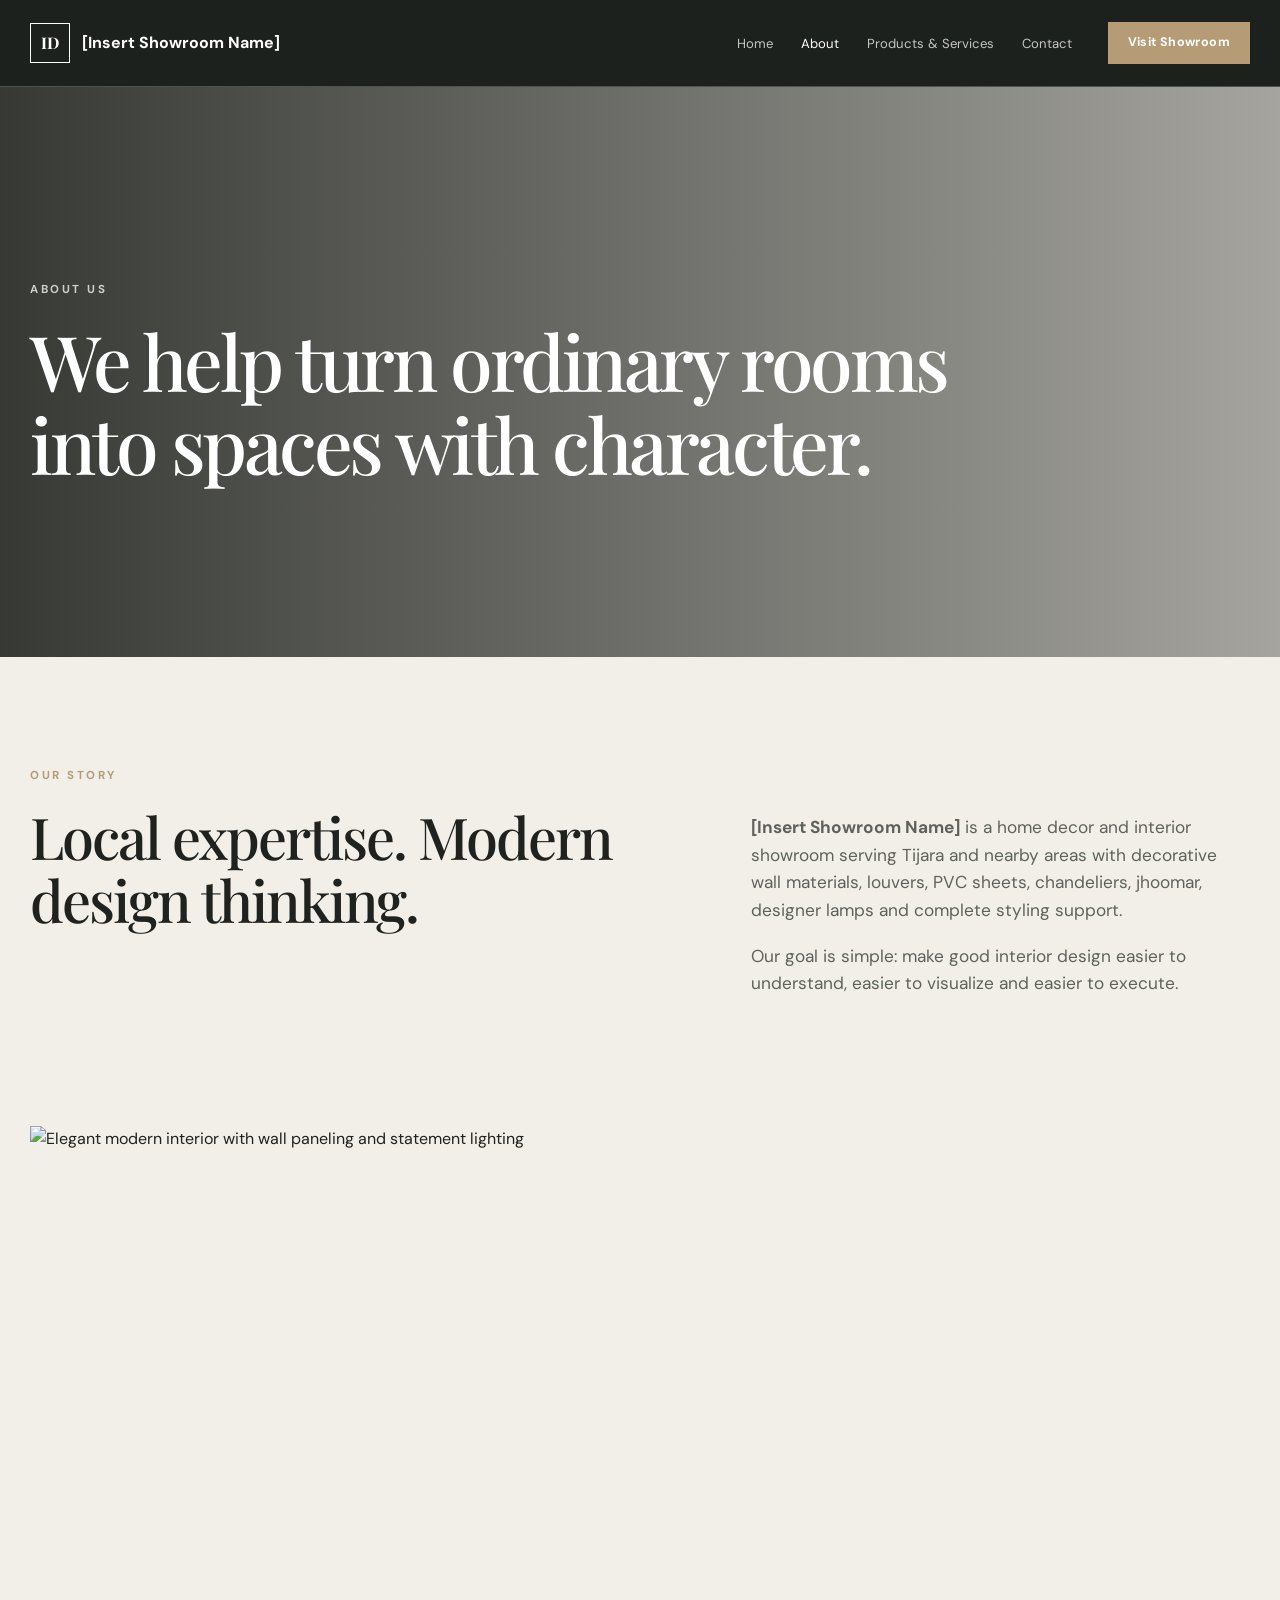
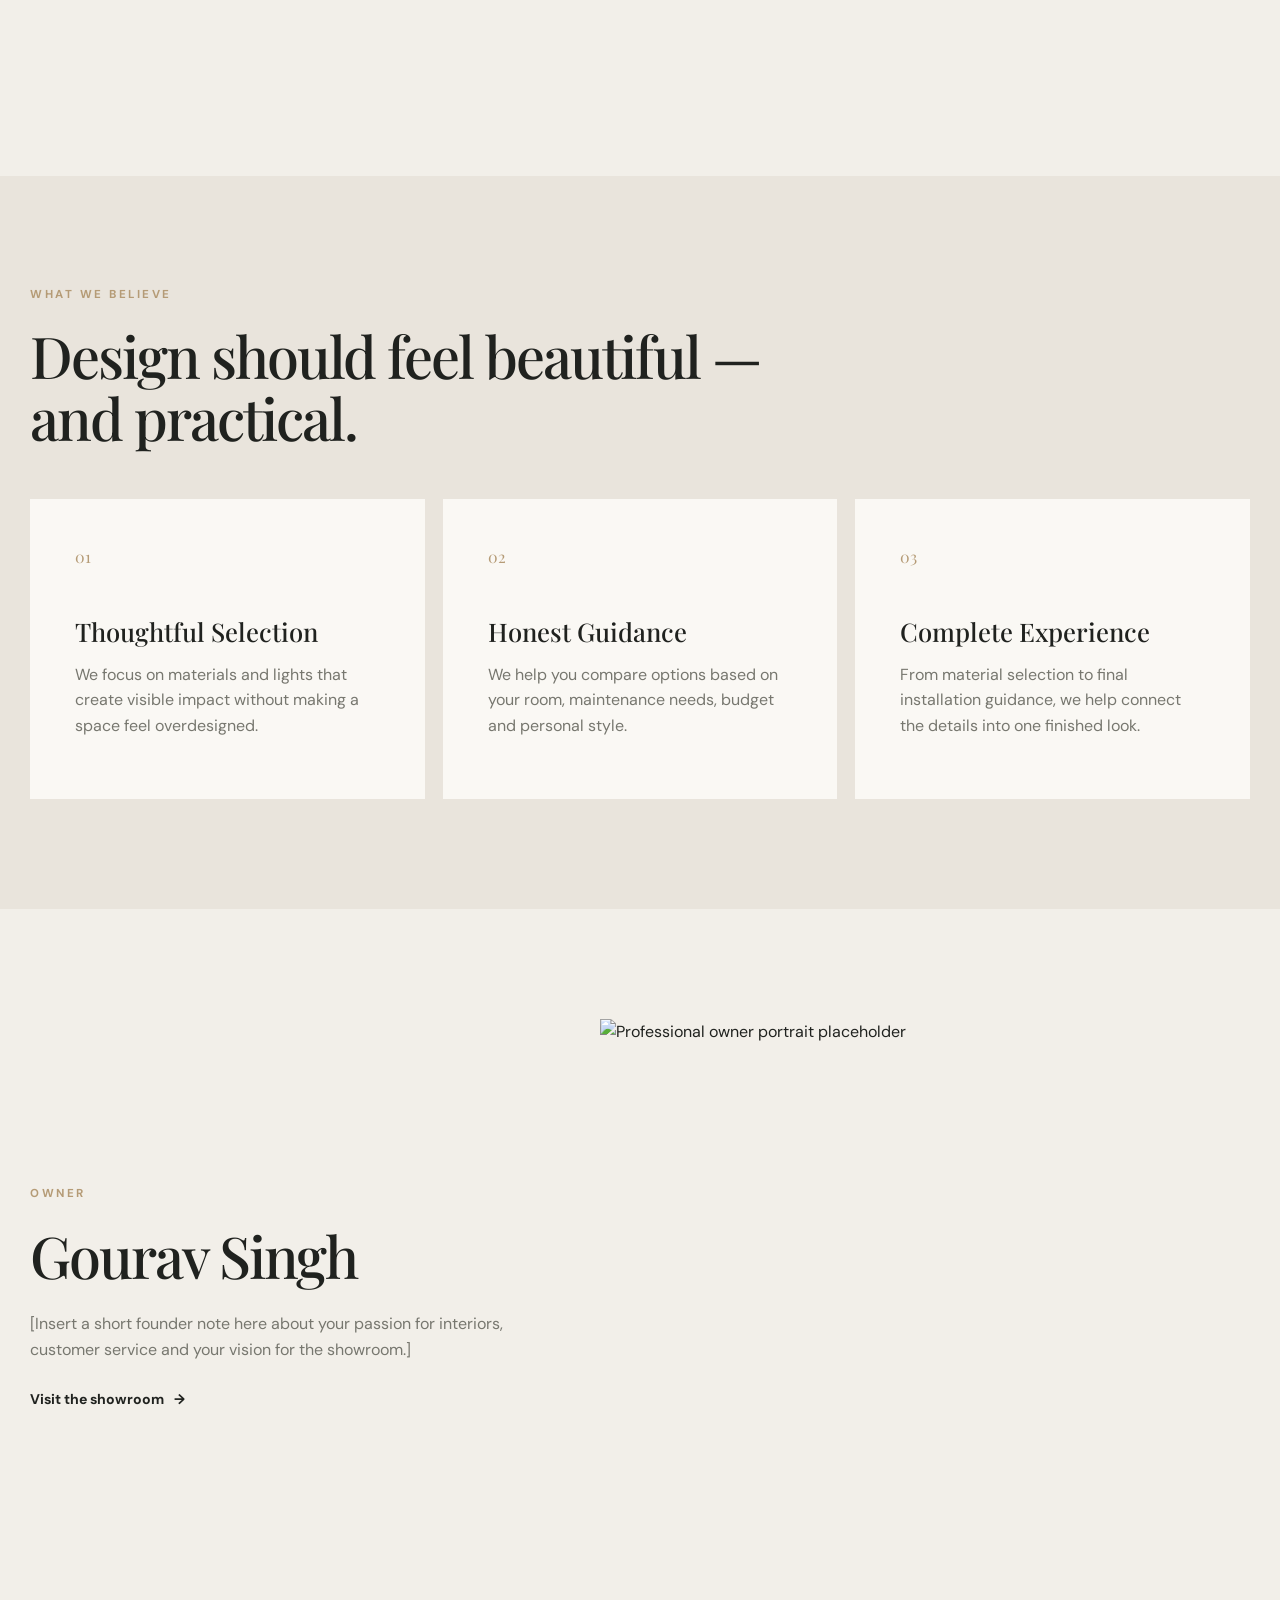
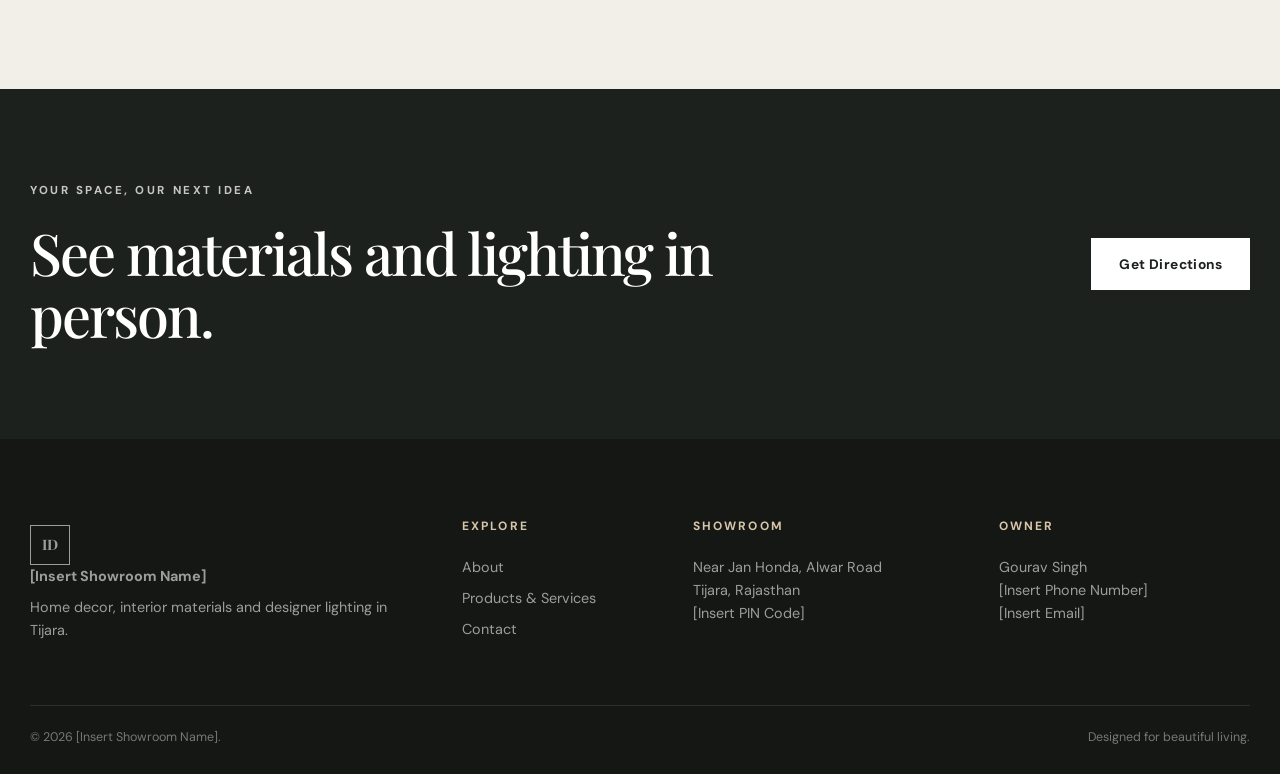
==== about.html @ 9c38e52c "Add files via upload" ====
<!DOCTYPE html>
<html lang="en">
<head>
  <meta charset="UTF-8" /><meta name="viewport" content="width=device-width, initial-scale=1.0" />
  <title>About | [Insert Showroom Name]</title>
  <link rel="preconnect" href="https://fonts.googleapis.com"><link rel="preconnect" href="https://fonts.gstatic.com" crossorigin>
  <link href="https://fonts.googleapis.com/css2?family=DM+Sans:wght@400;500;600;700&family=Playfair+Display:wght@500;600&display=swap" rel="stylesheet"><link rel="stylesheet" href="styles.css" />
</head>
<body>
<header class="site-header dark-header"><div class="container nav-wrap"><a class="brand" href="index.html"><span class="brand-mark">ID</span><span class="brand-text">[Insert Showroom Name]</span></a><button class="menu-toggle" aria-label="Open navigation" aria-expanded="false">☰</button><nav class="site-nav"><a href="index.html">Home</a><a class="active" href="about.html">About</a><a href="services.html">Products & Services</a><a href="contact.html">Contact</a></nav><a class="btn btn-small nav-cta" href="contact.html">Visit Showroom</a></div></header>
<main>
<section class="page-hero about-hero"><div class="container reveal"><p class="eyebrow">ABOUT US</p><h1>We help turn ordinary rooms into spaces with character.</h1></div></section>
<section class="section-pad"><div class="container split-grid"><div class="section-heading reveal"><p class="eyebrow dark">OUR STORY</p><h2>Local expertise. Modern design thinking.</h2></div><div class="intro-copy reveal delay-1"><p><strong>[Insert Showroom Name]</strong> is a home decor and interior showroom serving Tijara and nearby areas with decorative wall materials, louvers, PVC sheets, chandeliers, jhoomar, designer lamps and complete styling support.</p><p>Our goal is simple: make good interior design easier to understand, easier to visualize and easier to execute.</p></div></div></section>
<section class="container image-banner reveal"><img src="https://images.unsplash.com/photo-1600607687920-4e2a09cf159d?auto=format&fit=crop&w=1800&q=85" alt="Elegant modern interior with wall paneling and statement lighting"></section>
<section class="section-pad values-section"><div class="container"><div class="section-title-row reveal"><div><p class="eyebrow dark">WHAT WE BELIEVE</p><h2>Design should feel beautiful — and practical.</h2></div></div><div class="values-grid"><article class="value-card reveal"><span>01</span><h3>Thoughtful Selection</h3><p>We focus on materials and lights that create visible impact without making a space feel overdesigned.</p></article><article class="value-card reveal delay-1"><span>02</span><h3>Honest Guidance</h3><p>We help you compare options based on your room, maintenance needs, budget and personal style.</p></article><article class="value-card reveal delay-2"><span>03</span><h3>Complete Experience</h3><p>From material selection to final installation guidance, we help connect the details into one finished look.</p></article></div></div></section>
<section class="owner-section section-pad"><div class="container owner-grid"><div class="owner-copy reveal"><p class="eyebrow dark">OWNER</p><h2>Gourav Singh</h2><p>[Insert a short founder note here about your passion for interiors, customer service and your vision for the showroom.]</p><a class="text-link" href="contact.html">Visit the showroom <span>→</span></a></div><div class="owner-photo reveal delay-1"><img src="https://images.unsplash.com/photo-1560250097-0b93528c311a?auto=format&fit=crop&w=1000&q=85" alt="Professional owner portrait placeholder"></div></div></section>
<section class="cta-strip"><div class="container cta-inner reveal"><div><p class="eyebrow">YOUR SPACE, OUR NEXT IDEA</p><h2>See materials and lighting in person.</h2></div><a class="btn btn-light" href="contact.html">Get Directions</a></div></section>
</main>
<footer class="site-footer"><div class="container footer-grid"><div><a class="brand footer-brand" href="index.html"><span class="brand-mark">ID</span><span class="brand-text">[Insert Showroom Name]</span></a><p>Home decor, interior materials and designer lighting in Tijara.</p></div><div><h4>Explore</h4><a href="about.html">About</a><a href="services.html">Products & Services</a><a href="contact.html">Contact</a></div><div><h4>Showroom</h4><p>Near Jan Honda, Alwar Road<br>Tijara, Rajasthan<br>[Insert PIN Code]</p></div><div><h4>Owner</h4><p>Gourav Singh<br>[Insert Phone Number]<br>[Insert Email]</p></div></div><div class="container footer-bottom"><span>© <span id="year"></span> [Insert Showroom Name].</span><span>Designed for beautiful living.</span></div></footer>
<script src="main.js"></script></body></html>
---- styles.css ----
:root {
  --font-body: "DM Sans", sans-serif;
  --font-display: "Playfair Display", serif;
  --color-primary: #1d211d;
  --color-primary-soft: #30382f;
  --color-secondary: #b59b76;
  --color-accent: #d8c6aa;
  --color-bg: #f2efe9;
  --color-surface: #faf8f4;
  --color-white: #ffffff;
  --color-text: #20221f;
  --color-muted: #77776f;
  --color-border: rgba(32, 34, 31, 0.15);
  --container: 1220px;
  --radius-sm: 8px;
  --radius-md: 18px;
  --shadow: 0 22px 70px rgba(20, 22, 19, 0.12);
  --transition: 240ms ease;
}
*{box-sizing:border-box;margin:0;padding:0}html{scroll-behavior:smooth}body{font-family:var(--font-body);background:var(--color-bg);color:var(--color-text);line-height:1.6}img{display:block;width:100%;height:100%;object-fit:cover}a{text-decoration:none;color:inherit}.container{width:min(var(--container),calc(100% - 48px));margin:auto}.section-pad{padding:110px 0}.section-bottom{padding-bottom:110px}.eyebrow{font-size:.72rem;letter-spacing:.22em;font-weight:700;text-transform:uppercase;color:rgba(255,255,255,.75);margin-bottom:20px}.eyebrow.dark{color:var(--color-secondary)}h1,h2,h3{font-family:var(--font-display);font-weight:500;line-height:1.08}h1{font-size:clamp(3.4rem,7vw,7.3rem);letter-spacing:-.045em}h2{font-size:clamp(2.25rem,4.5vw,4.5rem);letter-spacing:-.035em}h3{font-size:1.6rem}.btn{display:inline-flex;align-items:center;justify-content:center;min-height:52px;padding:0 28px;background:var(--color-secondary);color:#fff;font-size:.86rem;font-weight:700;letter-spacing:.03em;border:0;cursor:pointer;transition:var(--transition)}.btn:hover{transform:translateY(-2px);background:#9f865f}.btn-small{min-height:42px;padding:0 20px;font-size:.78rem}.btn-dark{background:var(--color-primary)}.btn-dark:hover{background:var(--color-primary-soft)}.btn-light{background:#fff;color:var(--color-primary)}.text-link{display:inline-flex;align-items:center;gap:10px;margin-top:26px;font-weight:700;font-size:.88rem}.text-link span{transition:transform var(--transition)}.text-link:hover span{transform:translateX(6px)}.text-link.light{color:#fff}.site-header{position:absolute;z-index:10;top:0;left:0;width:100%;border-bottom:1px solid rgba(255,255,255,.22);color:#fff}.dark-header{position:relative;background:var(--color-primary)}.nav-wrap{height:86px;display:flex;align-items:center;gap:36px}.brand{display:flex;align-items:center;gap:12px;font-weight:700}.brand-mark{display:grid;place-items:center;width:40px;height:40px;border:1px solid currentColor;font-family:var(--font-display)}.brand-text{white-space:nowrap}.site-nav{display:flex;gap:28px;margin-left:auto}.site-nav a{font-size:.82rem;color:rgba(255,255,255,.74);transition:var(--transition)}.site-nav a:hover,.site-nav a.active{color:#fff}.menu-toggle{display:none;background:none;border:0;color:#fff;font-size:1.5rem}.hero{position:relative;min-height:900px;height:100vh;max-height:1040px;color:#fff;display:flex;align-items:center;overflow:hidden}.hero-media{position:absolute;inset:0;background:url('https://images.unsplash.com/photo-1600210492486-724fe5c67fb0?auto=format&fit=crop&w=2200&q=90') center/cover}.hero-overlay{position:absolute;inset:0;background:linear-gradient(90deg,rgba(19,22,19,.84) 0%,rgba(19,22,19,.55) 47%,rgba(19,22,19,.18) 100%)}.hero-content{position:relative;z-index:2;padding-top:80px}.hero h1{max-width:980px}.hero h1 em{font-weight:500;color:var(--color-accent)}.hero-copy{max-width:690px;font-size:1.12rem;color:rgba(255,255,255,.78);margin:28px 0}.hero-actions{display:flex;align-items:center;gap:30px}.hero-card{position:absolute;z-index:2;right:5vw;bottom:54px;display:grid;grid-template-columns:auto 1fr;gap:20px;width:370px;padding:24px;background:rgba(29,33,29,.78);backdrop-filter:blur(16px);border:1px solid rgba(255,255,255,.2)}.hero-card>span{font-family:var(--font-display);font-size:2rem;color:var(--color-accent)}.hero-card strong{display:block;font-family:var(--font-display);font-size:1.1rem}.hero-card p{font-size:.82rem;color:rgba(255,255,255,.66);margin-top:4px}.split-grid{display:grid;grid-template-columns:1.1fr .9fr;gap:110px;align-items:start}.section-heading h2{max-width:650px}.intro-copy{padding-top:47px}.intro-copy p{font-size:1.08rem;color:#5f625c;margin-bottom:18px;max-width:600px}.category-grid{display:grid;grid-template-columns:1.3fr .7fr;grid-template-rows:340px 340px;gap:18px}.category-card{position:relative;overflow:hidden;min-height:320px}.category-card.large{grid-row:1/3}.category-card img{transition:transform 700ms ease}.category-card:hover img{transform:scale(1.035)}.category-card:after{content:"";position:absolute;inset:0;background:linear-gradient(180deg,transparent 38%,rgba(17,19,17,.78) 100%)}.card-overlay{position:absolute;z-index:2;bottom:0;padding:34px;color:#fff}.card-overlay span{font-size:.7rem;letter-spacing:.18em;color:var(--color-accent)}.card-overlay h3{font-size:2rem;margin:8px 0}.card-overlay p{font-size:.9rem;color:rgba(255,255,255,.7)}.feature-band{background:#e8e2d9}.feature-grid{display:grid;grid-template-columns:1.06fr .94fr;min-height:680px}.feature-image{min-height:640px}.feature-content{background:var(--color-surface);padding:85px;display:flex;flex-direction:column;justify-content:center}.feature-content p:not(.eyebrow){color:#65675f;margin:26px 0}.mini-features{border-top:1px solid var(--color-border);margin:16px 0 34px}.mini-features div{display:grid;grid-template-columns:50px 1fr;gap:16px;padding:16px 0;border-bottom:1px solid var(--color-border);font-size:.9rem}.mini-features strong{font-family:var(--font-display);font-weight:500;color:var(--color-secondary)}.feature-content .btn{align-self:flex-start}.section-title-row{display:flex;justify-content:space-between;gap:30px;align-items:end;margin-bottom:50px}.section-title-row h2{max-width:800px}.product-list{border-top:1px solid var(--color-border)}.product-row{display:grid;grid-template-columns:70px 1fr 1.1fr 30px;gap:28px;align-items:center;padding:31px 0;border-bottom:1px solid var(--color-border);transition:var(--transition)}.product-row:hover{padding-left:14px}.product-row>span{font-family:var(--font-display);color:var(--color-secondary)}.product-row p{color:var(--color-muted);font-size:.94rem}.product-row b{font-size:1.3rem}.cta-strip{background:var(--color-primary);color:#fff}.cta-inner{min-height:350px;display:flex;align-items:center;justify-content:space-between;gap:50px}.cta-inner h2{max-width:780px}.site-footer{background:#141714;color:#fff;padding:78px 0 26px}.footer-grid{display:grid;grid-template-columns:1.5fr .7fr 1fr 1fr;gap:55px}.footer-grid h4{font-size:.75rem;text-transform:uppercase;letter-spacing:.18em;color:var(--color-accent);margin-bottom:20px}.footer-grid p,.footer-grid a{display:block;color:rgba(255,255,255,.58);font-size:.9rem;margin:8px 0}.footer-brand{margin-bottom:20px;color:#fff}.footer-bottom{display:flex;justify-content:space-between;border-top:1px solid rgba(255,255,255,.1);margin-top:55px;padding-top:22px;color:rgba(255,255,255,.42);font-size:.78rem}.page-hero{min-height:570px;display:flex;align-items:end;padding:100px 0 78px;color:#fff;background-size:cover;background-position:center;position:relative}.page-hero:before{content:"";position:absolute;inset:0;background:linear-gradient(90deg,rgba(22,25,21,.85),rgba(22,25,21,.35))}.page-hero .container{position:relative;z-index:1}.page-hero h1{font-size:clamp(3rem,6vw,6rem);max-width:1000px}.about-hero{background-image:url('https://images.unsplash.com/photo-1600607688969-a5bfcd646154?auto=format&fit=crop&w=2200&q=90')}.services-hero{background-image:url('https://images.unsplash.com/photo-1600566753051-f0b89df2dd90?auto=format&fit=crop&w=2200&q=90')}.contact-hero{background-image:url('https://images.unsplash.com/photo-1600566753190-17f0baa2a6c3?auto=format&fit=crop&w=2200&q=90')}.image-banner{height:650px}.values-section{background:#e9e4dc}.values-grid{display:grid;grid-template-columns:repeat(3,1fr);gap:18px}.value-card{background:var(--color-surface);padding:45px;min-height:300px}.value-card span,.service-info>span,.process-step span{font-family:var(--font-display);color:var(--color-secondary)}.value-card h3{margin:48px 0 16px}.value-card p{color:var(--color-muted)}.owner-grid{display:grid;grid-template-columns:.85fr 1.15fr;align-items:center;gap:90px}.owner-copy p:not(.eyebrow){color:var(--color-muted);margin-top:25px}.owner-photo{height:560px}.service-cards{display:flex;flex-direction:column;gap:22px}.service-card{display:grid;grid-template-columns:1.05fr .95fr;background:var(--color-surface);min-height:570px}.service-card.reverse{grid-template-columns:.95fr 1.05fr}.service-card.reverse .service-img{order:2}.service-info{padding:65px;display:flex;flex-direction:column;justify-content:center}.service-info h2{font-size:3rem;margin:14px 0 22px}.service-info p{color:var(--color-muted);margin-bottom:20px}.service-info ul{padding-left:18px;color:#63655f}.service-info li{margin:8px 0}.process{background:#e8e2d9}.process-grid{display:grid;grid-template-columns:repeat(3,1fr);gap:18px}.process-step{padding:38px;border-top:1px solid var(--color-primary);background:rgba(255,255,255,.34)}.process-step h3{margin:45px 0 15px}.process-step p{color:var(--color-muted)}.contact-grid{display:grid;grid-template-columns:.9fr 1.1fr;gap:100px}.contact-lead{color:var(--color-muted);margin:25px 0 40px}.contact-item{display:grid;grid-template-columns:140px 1fr;gap:24px;padding:20px 0;border-top:1px solid var(--color-border)}.contact-item span{font-size:.78rem;text-transform:uppercase;letter-spacing:.1em;color:var(--color-secondary);font-weight:700}.contact-item strong{font-weight:500}.contact-form{background:var(--color-surface);padding:55px}.form-row{display:grid;grid-template-columns:1fr 1fr;gap:18px}.contact-form label{display:block;font-size:.8rem;font-weight:700;margin-bottom:18px}.contact-form input,.contact-form select,.contact-form textarea{width:100%;margin-top:8px;border:1px solid #d7d2ca;background:#fff;padding:15px;font:inherit;outline:none}.contact-form input:focus,.contact-form select:focus,.contact-form textarea:focus{border-color:var(--color-secondary)}.form-note{font-size:.76rem;color:var(--color-muted);margin-top:16px}.map-section{padding-bottom:110px}.map-placeholder{height:460px;background:linear-gradient(rgba(29,33,29,.65),rgba(29,33,29,.65)),url('https://images.unsplash.com/photo-1569336415962-a4bd9f69cd83?auto=format&fit=crop&w=1800&q=85') center/cover;display:grid;place-items:center;text-align:center;color:#fff}.map-placeholder div{max-width:600px;padding:30px}.map-placeholder p{margin:15px 0 25px}.reveal{opacity:0;transform:translateY(28px);transition:opacity 700ms ease,transform 700ms ease}.reveal.visible{opacity:1;transform:none}.delay-1{transition-delay:120ms}.delay-2{transition-delay:240ms}
@media(max-width:980px){.container{width:min(var(--container),calc(100% - 34px))}.nav-cta{display:none}.menu-toggle{display:block;margin-left:auto}.site-nav{position:absolute;top:86px;left:0;width:100%;background:var(--color-primary);display:none;flex-direction:column;padding:25px 32px}.site-nav.open{display:flex}.hero{min-height:760px}.hero-card{display:none}.hero h1{font-size:clamp(3.2rem,10vw,6rem)}.split-grid,.feature-grid,.owner-grid,.contact-grid{grid-template-columns:1fr;gap:50px}.intro-copy{padding-top:0}.category-grid{grid-template-columns:1fr 1fr;grid-template-rows:500px 340px}.category-card.large{grid-column:1/3;grid-row:auto}.feature-content{padding:60px}.feature-image{min-height:500px}.footer-grid{grid-template-columns:1fr 1fr}.service-card,.service-card.reverse{grid-template-columns:1fr}.service-card.reverse .service-img{order:0}.service-img{height:450px}.values-grid,.process-grid{grid-template-columns:1fr}.product-row{grid-template-columns:45px 1fr 30px}.product-row p{display:none}}
@media(max-width:640px){.container{width:min(var(--container),calc(100% - 24px))}.section-pad{padding:78px 0}.section-bottom{padding-bottom:78px}.nav-wrap{height:76px}.site-nav{top:76px}.brand-text{font-size:.9rem}.hero{min-height:720px;height:92vh}.hero-content{padding-top:50px}.hero h1{font-size:clamp(2.9rem,14vw,4.6rem)}.hero-copy{font-size:.98rem}.hero-actions{align-items:flex-start;flex-direction:column;gap:4px}.category-grid{display:flex;flex-direction:column}.category-card,.category-card.large{height:430px}.feature-image{min-height:380px}.feature-content{padding:38px 28px}.section-title-row{align-items:flex-start;flex-direction:column}.product-row{padding:24px 0}.cta-inner{min-height:390px;align-items:flex-start;justify-content:center;flex-direction:column}.footer-grid{grid-template-columns:1fr}.footer-bottom{gap:12px;flex-direction:column}.page-hero{min-height:480px}.image-banner{height:420px}.owner-photo{height:430px}.service-img{height:360px}.service-info{padding:38px 26px}.service-info h2{font-size:2.4rem}.contact-form{padding:30px 22px}.form-row{grid-template-columns:1fr}.contact-item{grid-template-columns:1fr;gap:6px}.map-placeholder{height:390px}}
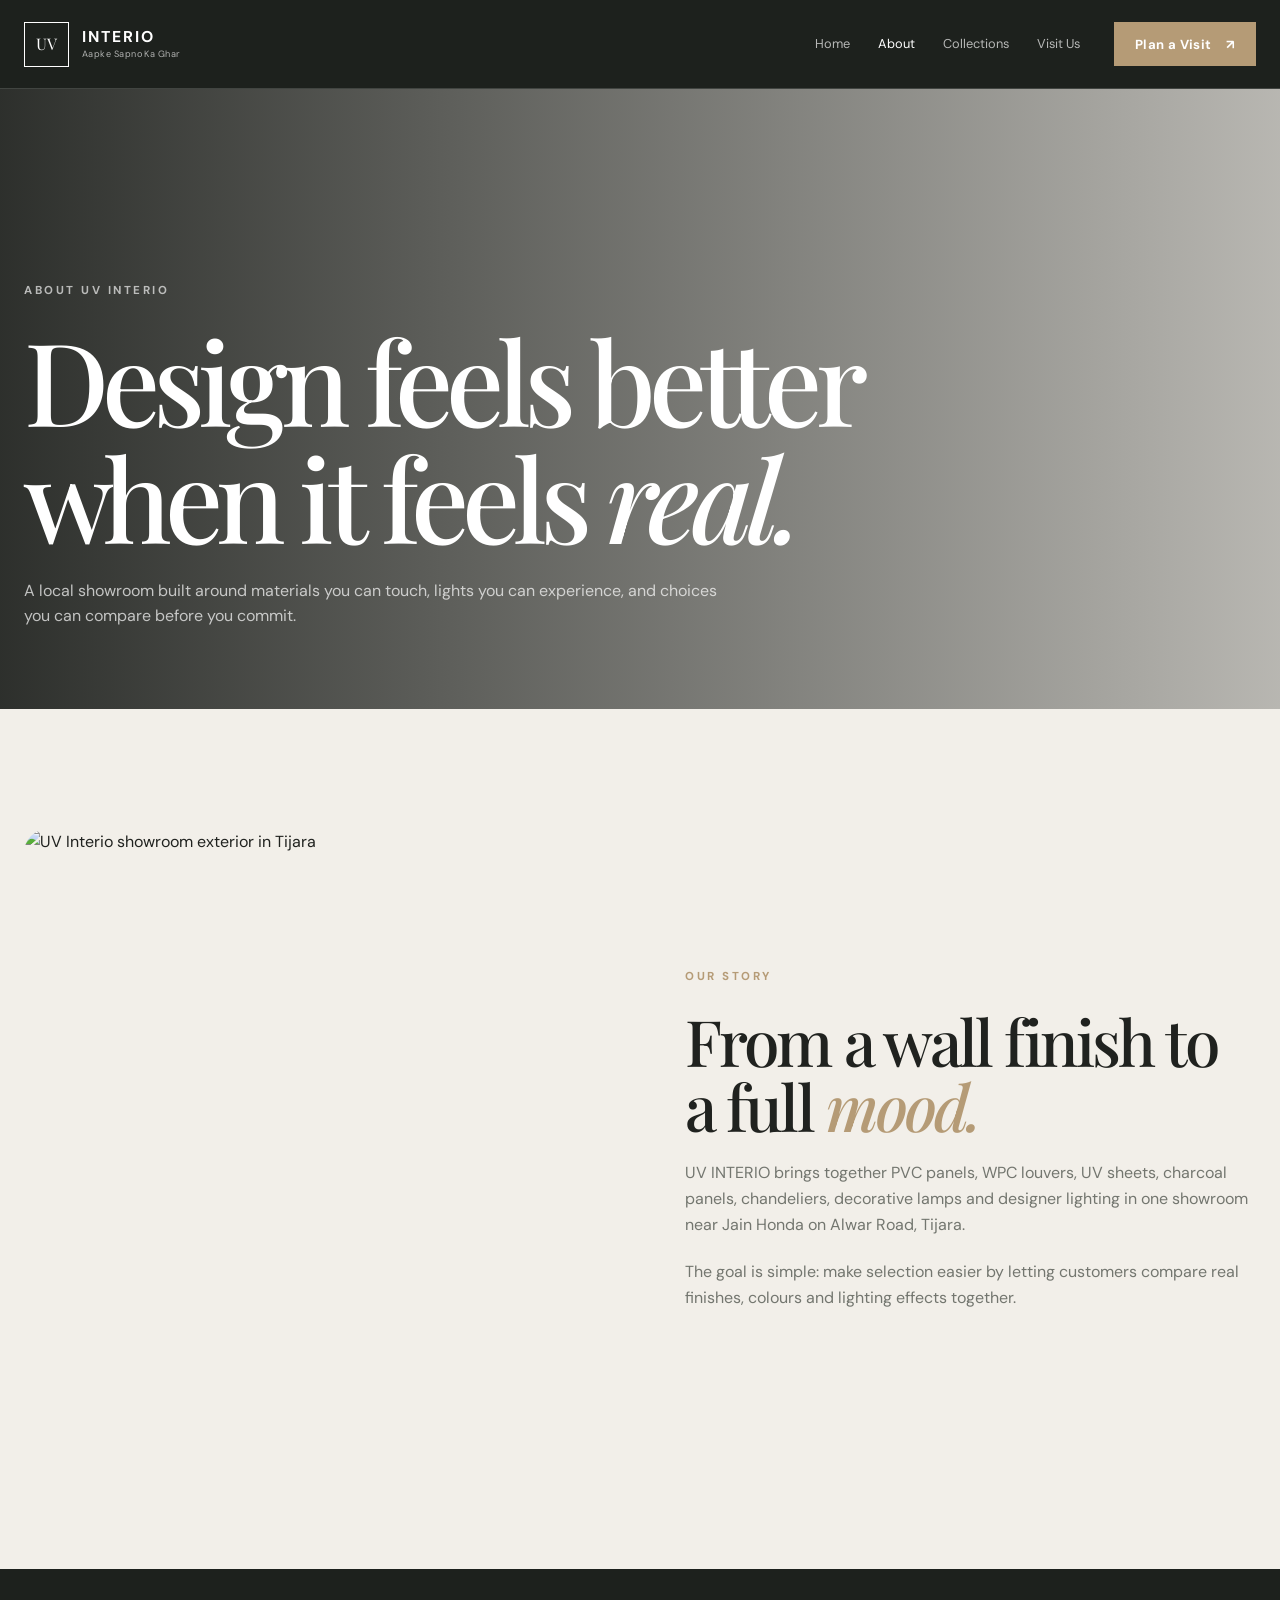
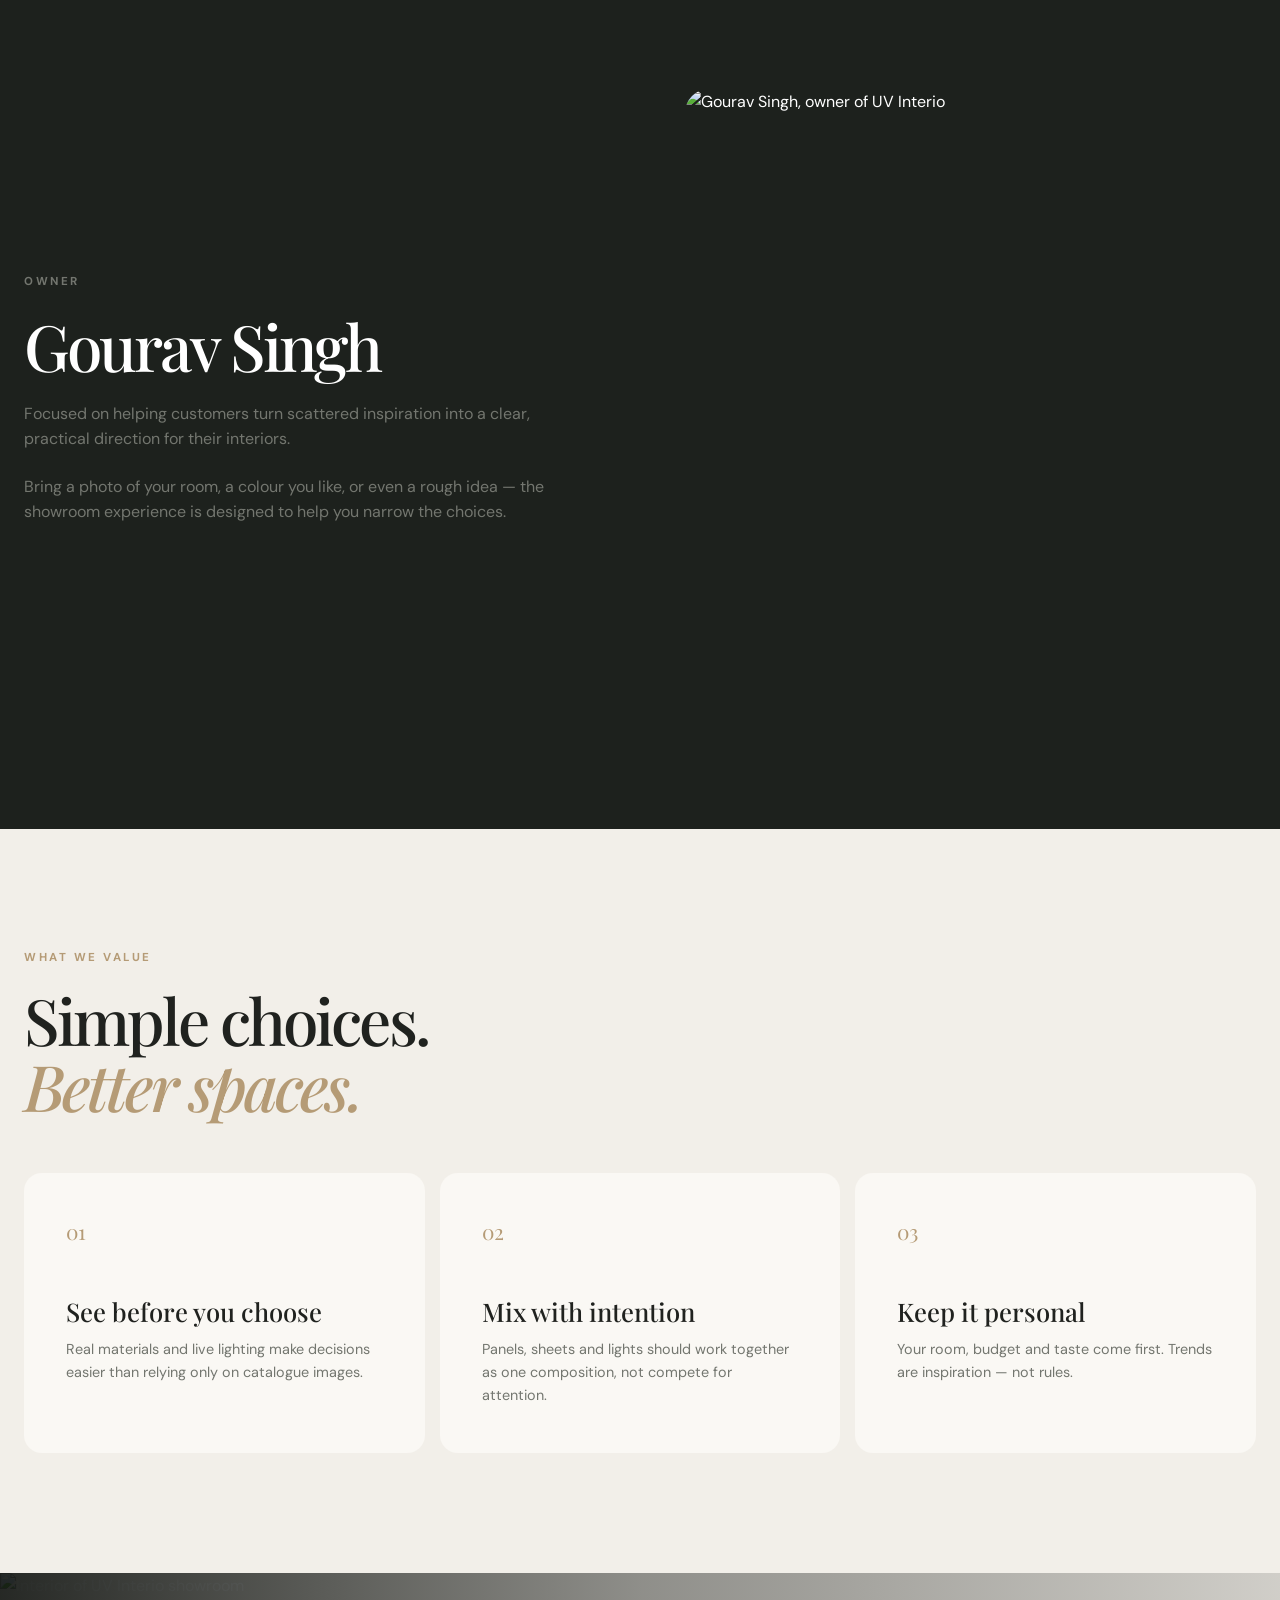
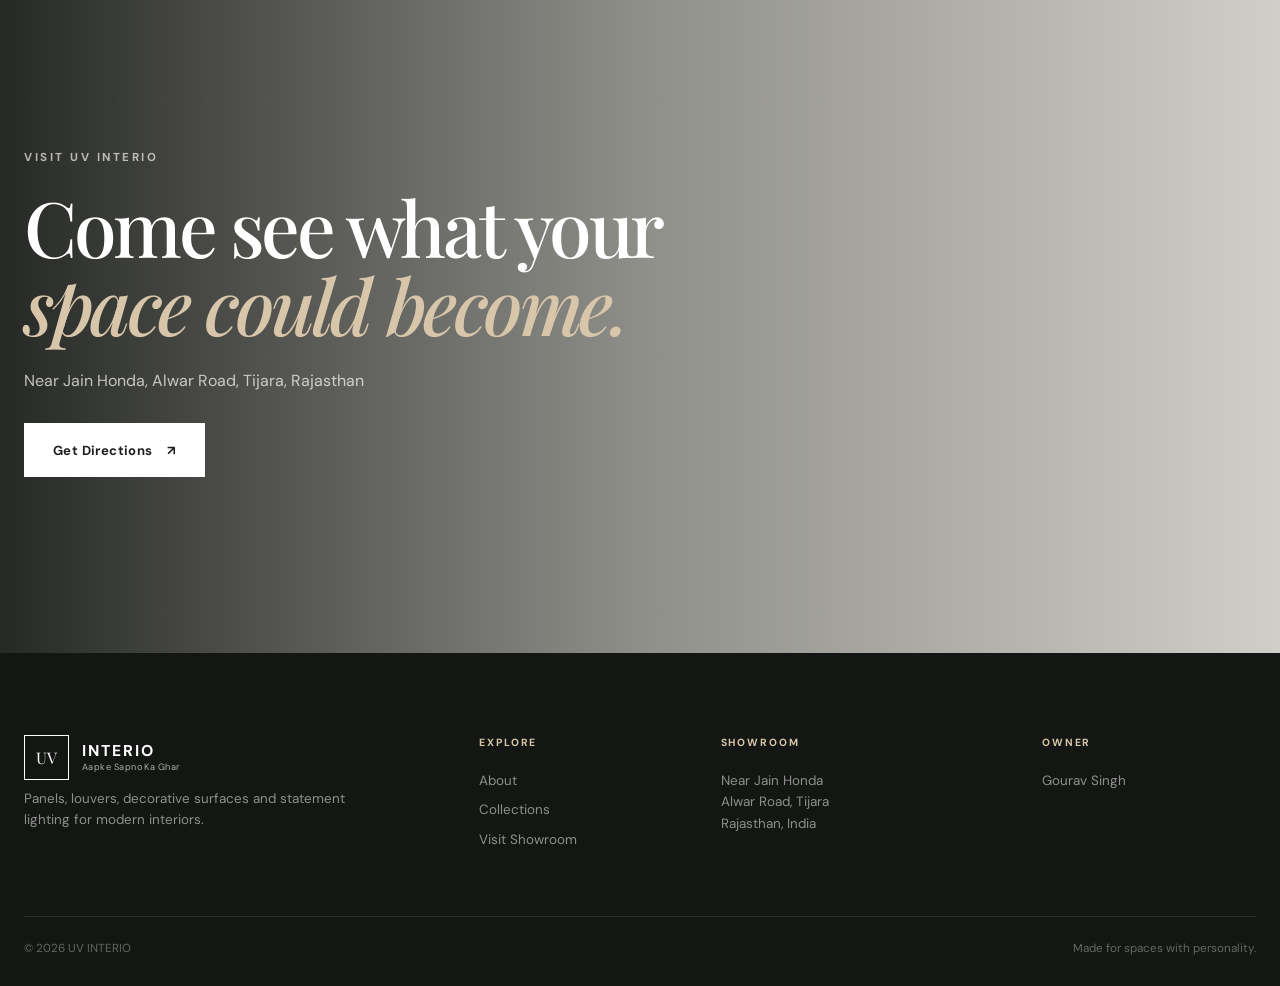
==== commit f6ff2a13: "Add files via upload" ====
--- a/about.html
+++ b/about.html
@@ -1,20 +1,8 @@
-<!DOCTYPE html>
-<html lang="en">
-<head>
-  <meta charset="UTF-8" /><meta name="viewport" content="width=device-width, initial-scale=1.0" />
-  <title>About | [Insert Showroom Name]</title>
-  <link rel="preconnect" href="https://fonts.googleapis.com"><link rel="preconnect" href="https://fonts.gstatic.com" crossorigin>
-  <link href="https://fonts.googleapis.com/css2?family=DM+Sans:wght@400;500;600;700&family=Playfair+Display:wght@500;600&display=swap" rel="stylesheet"><link rel="stylesheet" href="styles.css" />
-</head>
-<body>
-<header class="site-header dark-header"><div class="container nav-wrap"><a class="brand" href="index.html"><span class="brand-mark">ID</span><span class="brand-text">[Insert Showroom Name]</span></a><button class="menu-toggle" aria-label="Open navigation" aria-expanded="false">☰</button><nav class="site-nav"><a href="index.html">Home</a><a class="active" href="about.html">About</a><a href="services.html">Products & Services</a><a href="contact.html">Contact</a></nav><a class="btn btn-small nav-cta" href="contact.html">Visit Showroom</a></div></header>
-<main>
-<section class="page-hero about-hero"><div class="container reveal"><p class="eyebrow">ABOUT US</p><h1>We help turn ordinary rooms into spaces with character.</h1></div></section>
-<section class="section-pad"><div class="container split-grid"><div class="section-heading reveal"><p class="eyebrow dark">OUR STORY</p><h2>Local expertise. Modern design thinking.</h2></div><div class="intro-copy reveal delay-1"><p><strong>[Insert Showroom Name]</strong> is a home decor and interior showroom serving Tijara and nearby areas with decorative wall materials, louvers, PVC sheets, chandeliers, jhoomar, designer lamps and complete styling support.</p><p>Our goal is simple: make good interior design easier to understand, easier to visualize and easier to execute.</p></div></div></section>
-<section class="container image-banner reveal"><img src="https://images.unsplash.com/photo-1600607687920-4e2a09cf159d?auto=format&fit=crop&w=1800&q=85" alt="Elegant modern interior with wall paneling and statement lighting"></section>
-<section class="section-pad values-section"><div class="container"><div class="section-title-row reveal"><div><p class="eyebrow dark">WHAT WE BELIEVE</p><h2>Design should feel beautiful — and practical.</h2></div></div><div class="values-grid"><article class="value-card reveal"><span>01</span><h3>Thoughtful Selection</h3><p>We focus on materials and lights that create visible impact without making a space feel overdesigned.</p></article><article class="value-card reveal delay-1"><span>02</span><h3>Honest Guidance</h3><p>We help you compare options based on your room, maintenance needs, budget and personal style.</p></article><article class="value-card reveal delay-2"><span>03</span><h3>Complete Experience</h3><p>From material selection to final installation guidance, we help connect the details into one finished look.</p></article></div></div></section>
-<section class="owner-section section-pad"><div class="container owner-grid"><div class="owner-copy reveal"><p class="eyebrow dark">OWNER</p><h2>Gourav Singh</h2><p>[Insert a short founder note here about your passion for interiors, customer service and your vision for the showroom.]</p><a class="text-link" href="contact.html">Visit the showroom <span>→</span></a></div><div class="owner-photo reveal delay-1"><img src="https://images.unsplash.com/photo-1560250097-0b93528c311a?auto=format&fit=crop&w=1000&q=85" alt="Professional owner portrait placeholder"></div></div></section>
-<section class="cta-strip"><div class="container cta-inner reveal"><div><p class="eyebrow">YOUR SPACE, OUR NEXT IDEA</p><h2>See materials and lighting in person.</h2></div><a class="btn btn-light" href="contact.html">Get Directions</a></div></section>
-</main>
-<footer class="site-footer"><div class="container footer-grid"><div><a class="brand footer-brand" href="index.html"><span class="brand-mark">ID</span><span class="brand-text">[Insert Showroom Name]</span></a><p>Home decor, interior materials and designer lighting in Tijara.</p></div><div><h4>Explore</h4><a href="about.html">About</a><a href="services.html">Products & Services</a><a href="contact.html">Contact</a></div><div><h4>Showroom</h4><p>Near Jan Honda, Alwar Road<br>Tijara, Rajasthan<br>[Insert PIN Code]</p></div><div><h4>Owner</h4><p>Gourav Singh<br>[Insert Phone Number]<br>[Insert Email]</p></div></div><div class="container footer-bottom"><span>© <span id="year"></span> [Insert Showroom Name].</span><span>Designed for beautiful living.</span></div></footer>
-<script src="main.js"></script></body></html>
+<!DOCTYPE html><html lang="en"><head><meta charset="UTF-8"><meta name="viewport" content="width=device-width,initial-scale=1"><meta name="description" content="About UV INTERIO and owner Gourav Singh — interior panels and designer lighting showroom in Tijara."><title>About | UV INTERIO</title><link rel="preconnect" href="https://fonts.googleapis.com"><link rel="preconnect" href="https://fonts.gstatic.com" crossorigin><link href="https://fonts.googleapis.com/css2?family=DM+Sans:wght@400;500;600;700&family=Playfair+Display:ital,wght@0,500;0,600;1,500&display=swap" rel="stylesheet"><link rel="icon" href="favicon.svg" type="image/svg+xml"><link rel="stylesheet" href="styles.css"></head><body>
+<header class="site-header dark-header" data-header><div class="container nav-wrap"><a class="brand" href="index.html"><span class="brand-mark">UV</span><span class="brand-copy"><strong>INTERIO</strong><small>Aapke Sapno Ka Ghar</small></span></a><button class="menu-toggle" aria-label="Open navigation" aria-expanded="false" data-menu-toggle><span></span><span></span></button><nav class="site-nav" data-nav><a href="index.html">Home</a><a class="active" href="about.html">About</a><a href="services.html">Collections</a><a href="contact.html">Visit Us</a></nav><a class="btn btn-small nav-cta" href="contact.html">Plan a Visit <span>↗</span></a></div></header>
+<main><section class="page-hero about-hero"><div class="container reveal"><p class="eyebrow">ABOUT UV INTERIO</p><h1>Design feels better<br>when it feels <em>real.</em></h1><p class="lead">A local showroom built around materials you can touch, lights you can experience, and choices you can compare before you commit.</p></div></section>
+<section class="section-pad"><div class="container story-grid"><div class="story-photo reveal"><img src="assets/images/showroom-front.webp" alt="UV Interio showroom exterior in Tijara"></div><div class="story-copy reveal delay-1"><p class="eyebrow dark">OUR STORY</p><h2>From a wall finish to a full <em>mood.</em></h2><p>UV INTERIO brings together PVC panels, WPC louvers, UV sheets, charcoal panels, chandeliers, decorative lamps and designer lighting in one showroom near Jain Honda on Alwar Road, Tijara.</p><p>The goal is simple: make selection easier by letting customers compare real finishes, colours and lighting effects together.</p></div></div></section>
+<section class="section-pad section-dark"><div class="container owner-grid"><div class="owner-copy reveal"><p class="eyebrow">OWNER</p><h2>Gourav Singh</h2><p>Focused on helping customers turn scattered inspiration into a clear, practical direction for their interiors.</p><p>Bring a photo of your room, a colour you like, or even a rough idea — the showroom experience is designed to help you narrow the choices.</p></div><div class="owner-photo reveal delay-1"><img src="assets/images/owner-gourav.webp" alt="Gourav Singh, owner of UV Interio"></div></div></section>
+<section class="section-pad"><div class="container"><div class="section-title-row reveal"><div><p class="eyebrow dark">WHAT WE VALUE</p><h2>Simple choices.<br><em>Better spaces.</em></h2></div></div><div class="values-grid"><article class="value-card reveal"><span>01</span><h3>See before you choose</h3><p>Real materials and live lighting make decisions easier than relying only on catalogue images.</p></article><article class="value-card reveal delay-1"><span>02</span><h3>Mix with intention</h3><p>Panels, sheets and lights should work together as one composition, not compete for attention.</p></article><article class="value-card reveal delay-2"><span>03</span><h3>Keep it personal</h3><p>Your room, budget and taste come first. Trends are inspiration — not rules.</p></article></div></div></section>
+<section class="visit-cta"><img src="assets/images/showroom-wide.webp" alt="Interior of UV Interio showroom"><div class="visit-overlay"></div><div class="container visit-content reveal"><p class="eyebrow">VISIT UV INTERIO</p><h2>Come see what your<br><em>space could become.</em></h2><p>Near Jain Honda, Alwar Road, Tijara, Rajasthan</p><a class="btn btn-light" href="contact.html">Get Directions <span>↗</span></a></div></section></main>
+<footer class="site-footer"><div class="container footer-top"><div class="footer-brand-block"><a class="brand" href="index.html"><span class="brand-mark">UV</span><span class="brand-copy"><strong>INTERIO</strong><small>Aapke Sapno Ka Ghar</small></span></a><p>Panels, louvers, decorative surfaces and statement lighting for modern interiors.</p></div><div><h4>Explore</h4><a href="about.html">About</a><a href="services.html">Collections</a><a href="contact.html">Visit Showroom</a></div><div><h4>Showroom</h4><p>Near Jain Honda<br>Alwar Road, Tijara<br>Rajasthan, India</p></div><div><h4>Owner</h4><p>Gourav Singh</p></div></div><div class="container footer-bottom"><span>© <span id="year"></span> UV INTERIO</span><span>Made for spaces with personality.</span></div></footer><script src="catalog-data.js"></script><script src="main.js"></script></body></html>
--- a/styles.css
+++ b/styles.css
@@ -1,6 +1,6 @@
 :root {
-  --font-body: "DM Sans", sans-serif;
-  --font-display: "Playfair Display", serif;
+  --font-body: "DM Sans", system-ui, sans-serif;
+  --font-display: "Playfair Display", Georgia, serif;
   --color-primary: #1d211d;
   --color-primary-soft: #30382f;
   --color-secondary: #b59b76;
@@ -9,14 +9,30 @@
   --color-surface: #faf8f4;
   --color-white: #ffffff;
   --color-text: #20221f;
-  --color-muted: #77776f;
-  --color-border: rgba(32, 34, 31, 0.15);
-  --container: 1220px;
-  --radius-sm: 8px;
-  --radius-md: 18px;
-  --shadow: 0 22px 70px rgba(20, 22, 19, 0.12);
-  --transition: 240ms ease;
+  --color-muted: #73766f;
+  --color-border: rgba(32,34,31,.14);
+  --container: 1240px;
+  --radius-sm: 10px;
+  --radius-md: 24px;
+  --radius-lg: 38px;
+  --shadow: 0 28px 80px rgba(20,22,19,.14);
+  --ease: cubic-bezier(.2,.7,.2,1);
 }
-*{box-sizing:border-box;margin:0;padding:0}html{scroll-behavior:smooth}body{font-family:var(--font-body);background:var(--color-bg);color:var(--color-text);line-height:1.6}img{display:block;width:100%;height:100%;object-fit:cover}a{text-decoration:none;color:inherit}.container{width:min(var(--container),calc(100% - 48px));margin:auto}.section-pad{padding:110px 0}.section-bottom{padding-bottom:110px}.eyebrow{font-size:.72rem;letter-spacing:.22em;font-weight:700;text-transform:uppercase;color:rgba(255,255,255,.75);margin-bottom:20px}.eyebrow.dark{color:var(--color-secondary)}h1,h2,h3{font-family:var(--font-display);font-weight:500;line-height:1.08}h1{font-size:clamp(3.4rem,7vw,7.3rem);letter-spacing:-.045em}h2{font-size:clamp(2.25rem,4.5vw,4.5rem);letter-spacing:-.035em}h3{font-size:1.6rem}.btn{display:inline-flex;align-items:center;justify-content:center;min-height:52px;padding:0 28px;background:var(--color-secondary);color:#fff;font-size:.86rem;font-weight:700;letter-spacing:.03em;border:0;cursor:pointer;transition:var(--transition)}.btn:hover{transform:translateY(-2px);background:#9f865f}.btn-small{min-height:42px;padding:0 20px;font-size:.78rem}.btn-dark{background:var(--color-primary)}.btn-dark:hover{background:var(--color-primary-soft)}.btn-light{background:#fff;color:var(--color-primary)}.text-link{display:inline-flex;align-items:center;gap:10px;margin-top:26px;font-weight:700;font-size:.88rem}.text-link span{transition:transform var(--transition)}.text-link:hover span{transform:translateX(6px)}.text-link.light{color:#fff}.site-header{position:absolute;z-index:10;top:0;left:0;width:100%;border-bottom:1px solid rgba(255,255,255,.22);color:#fff}.dark-header{position:relative;background:var(--color-primary)}.nav-wrap{height:86px;display:flex;align-items:center;gap:36px}.brand{display:flex;align-items:center;gap:12px;font-weight:700}.brand-mark{display:grid;place-items:center;width:40px;height:40px;border:1px solid currentColor;font-family:var(--font-display)}.brand-text{white-space:nowrap}.site-nav{display:flex;gap:28px;margin-left:auto}.site-nav a{font-size:.82rem;color:rgba(255,255,255,.74);transition:var(--transition)}.site-nav a:hover,.site-nav a.active{color:#fff}.menu-toggle{display:none;background:none;border:0;color:#fff;font-size:1.5rem}.hero{position:relative;min-height:900px;height:100vh;max-height:1040px;color:#fff;display:flex;align-items:center;overflow:hidden}.hero-media{position:absolute;inset:0;background:url('https://images.unsplash.com/photo-1600210492486-724fe5c67fb0?auto=format&fit=crop&w=2200&q=90') center/cover}.hero-overlay{position:absolute;inset:0;background:linear-gradient(90deg,rgba(19,22,19,.84) 0%,rgba(19,22,19,.55) 47%,rgba(19,22,19,.18) 100%)}.hero-content{position:relative;z-index:2;padding-top:80px}.hero h1{max-width:980px}.hero h1 em{font-weight:500;color:var(--color-accent)}.hero-copy{max-width:690px;font-size:1.12rem;color:rgba(255,255,255,.78);margin:28px 0}.hero-actions{display:flex;align-items:center;gap:30px}.hero-card{position:absolute;z-index:2;right:5vw;bottom:54px;display:grid;grid-template-columns:auto 1fr;gap:20px;width:370px;padding:24px;background:rgba(29,33,29,.78);backdrop-filter:blur(16px);border:1px solid rgba(255,255,255,.2)}.hero-card>span{font-family:var(--font-display);font-size:2rem;color:var(--color-accent)}.hero-card strong{display:block;font-family:var(--font-display);font-size:1.1rem}.hero-card p{font-size:.82rem;color:rgba(255,255,255,.66);margin-top:4px}.split-grid{display:grid;grid-template-columns:1.1fr .9fr;gap:110px;align-items:start}.section-heading h2{max-width:650px}.intro-copy{padding-top:47px}.intro-copy p{font-size:1.08rem;color:#5f625c;margin-bottom:18px;max-width:600px}.category-grid{display:grid;grid-template-columns:1.3fr .7fr;grid-template-rows:340px 340px;gap:18px}.category-card{position:relative;overflow:hidden;min-height:320px}.category-card.large{grid-row:1/3}.category-card img{transition:transform 700ms ease}.category-card:hover img{transform:scale(1.035)}.category-card:after{content:"";position:absolute;inset:0;background:linear-gradient(180deg,transparent 38%,rgba(17,19,17,.78) 100%)}.card-overlay{position:absolute;z-index:2;bottom:0;padding:34px;color:#fff}.card-overlay span{font-size:.7rem;letter-spacing:.18em;color:var(--color-accent)}.card-overlay h3{font-size:2rem;margin:8px 0}.card-overlay p{font-size:.9rem;color:rgba(255,255,255,.7)}.feature-band{background:#e8e2d9}.feature-grid{display:grid;grid-template-columns:1.06fr .94fr;min-height:680px}.feature-image{min-height:640px}.feature-content{background:var(--color-surface);padding:85px;display:flex;flex-direction:column;justify-content:center}.feature-content p:not(.eyebrow){color:#65675f;margin:26px 0}.mini-features{border-top:1px solid var(--color-border);margin:16px 0 34px}.mini-features div{display:grid;grid-template-columns:50px 1fr;gap:16px;padding:16px 0;border-bottom:1px solid var(--color-border);font-size:.9rem}.mini-features strong{font-family:var(--font-display);font-weight:500;color:var(--color-secondary)}.feature-content .btn{align-self:flex-start}.section-title-row{display:flex;justify-content:space-between;gap:30px;align-items:end;margin-bottom:50px}.section-title-row h2{max-width:800px}.product-list{border-top:1px solid var(--color-border)}.product-row{display:grid;grid-template-columns:70px 1fr 1.1fr 30px;gap:28px;align-items:center;padding:31px 0;border-bottom:1px solid var(--color-border);transition:var(--transition)}.product-row:hover{padding-left:14px}.product-row>span{font-family:var(--font-display);color:var(--color-secondary)}.product-row p{color:var(--color-muted);font-size:.94rem}.product-row b{font-size:1.3rem}.cta-strip{background:var(--color-primary);color:#fff}.cta-inner{min-height:350px;display:flex;align-items:center;justify-content:space-between;gap:50px}.cta-inner h2{max-width:780px}.site-footer{background:#141714;color:#fff;padding:78px 0 26px}.footer-grid{display:grid;grid-template-columns:1.5fr .7fr 1fr 1fr;gap:55px}.footer-grid h4{font-size:.75rem;text-transform:uppercase;letter-spacing:.18em;color:var(--color-accent);margin-bottom:20px}.footer-grid p,.footer-grid a{display:block;color:rgba(255,255,255,.58);font-size:.9rem;margin:8px 0}.footer-brand{margin-bottom:20px;color:#fff}.footer-bottom{display:flex;justify-content:space-between;border-top:1px solid rgba(255,255,255,.1);margin-top:55px;padding-top:22px;color:rgba(255,255,255,.42);font-size:.78rem}.page-hero{min-height:570px;display:flex;align-items:end;padding:100px 0 78px;color:#fff;background-size:cover;background-position:center;position:relative}.page-hero:before{content:"";position:absolute;inset:0;background:linear-gradient(90deg,rgba(22,25,21,.85),rgba(22,25,21,.35))}.page-hero .container{position:relative;z-index:1}.page-hero h1{font-size:clamp(3rem,6vw,6rem);max-width:1000px}.about-hero{background-image:url('https://images.unsplash.com/photo-1600607688969-a5bfcd646154?auto=format&fit=crop&w=2200&q=90')}.services-hero{background-image:url('https://images.unsplash.com/photo-1600566753051-f0b89df2dd90?auto=format&fit=crop&w=2200&q=90')}.contact-hero{background-image:url('https://images.unsplash.com/photo-1600566753190-17f0baa2a6c3?auto=format&fit=crop&w=2200&q=90')}.image-banner{height:650px}.values-section{background:#e9e4dc}.values-grid{display:grid;grid-template-columns:repeat(3,1fr);gap:18px}.value-card{background:var(--color-surface);padding:45px;min-height:300px}.value-card span,.service-info>span,.process-step span{font-family:var(--font-display);color:var(--color-secondary)}.value-card h3{margin:48px 0 16px}.value-card p{color:var(--color-muted)}.owner-grid{display:grid;grid-template-columns:.85fr 1.15fr;align-items:center;gap:90px}.owner-copy p:not(.eyebrow){color:var(--color-muted);margin-top:25px}.owner-photo{height:560px}.service-cards{display:flex;flex-direction:column;gap:22px}.service-card{display:grid;grid-template-columns:1.05fr .95fr;background:var(--color-surface);min-height:570px}.service-card.reverse{grid-template-columns:.95fr 1.05fr}.service-card.reverse .service-img{order:2}.service-info{padding:65px;display:flex;flex-direction:column;justify-content:center}.service-info h2{font-size:3rem;margin:14px 0 22px}.service-info p{color:var(--color-muted);margin-bottom:20px}.service-info ul{padding-left:18px;color:#63655f}.service-info li{margin:8px 0}.process{background:#e8e2d9}.process-grid{display:grid;grid-template-columns:repeat(3,1fr);gap:18px}.process-step{padding:38px;border-top:1px solid var(--color-primary);background:rgba(255,255,255,.34)}.process-step h3{margin:45px 0 15px}.process-step p{color:var(--color-muted)}.contact-grid{display:grid;grid-template-columns:.9fr 1.1fr;gap:100px}.contact-lead{color:var(--color-muted);margin:25px 0 40px}.contact-item{display:grid;grid-template-columns:140px 1fr;gap:24px;padding:20px 0;border-top:1px solid var(--color-border)}.contact-item span{font-size:.78rem;text-transform:uppercase;letter-spacing:.1em;color:var(--color-secondary);font-weight:700}.contact-item strong{font-weight:500}.contact-form{background:var(--color-surface);padding:55px}.form-row{display:grid;grid-template-columns:1fr 1fr;gap:18px}.contact-form label{display:block;font-size:.8rem;font-weight:700;margin-bottom:18px}.contact-form input,.contact-form select,.contact-form textarea{width:100%;margin-top:8px;border:1px solid #d7d2ca;background:#fff;padding:15px;font:inherit;outline:none}.contact-form input:focus,.contact-form select:focus,.contact-form textarea:focus{border-color:var(--color-secondary)}.form-note{font-size:.76rem;color:var(--color-muted);margin-top:16px}.map-section{padding-bottom:110px}.map-placeholder{height:460px;background:linear-gradient(rgba(29,33,29,.65),rgba(29,33,29,.65)),url('https://images.unsplash.com/photo-1569336415962-a4bd9f69cd83?auto=format&fit=crop&w=1800&q=85') center/cover;display:grid;place-items:center;text-align:center;color:#fff}.map-placeholder div{max-width:600px;padding:30px}.map-placeholder p{margin:15px 0 25px}.reveal{opacity:0;transform:translateY(28px);transition:opacity 700ms ease,transform 700ms ease}.reveal.visible{opacity:1;transform:none}.delay-1{transition-delay:120ms}.delay-2{transition-delay:240ms}
-@media(max-width:980px){.container{width:min(var(--container),calc(100% - 34px))}.nav-cta{display:none}.menu-toggle{display:block;margin-left:auto}.site-nav{position:absolute;top:86px;left:0;width:100%;background:var(--color-primary);display:none;flex-direction:column;padding:25px 32px}.site-nav.open{display:flex}.hero{min-height:760px}.hero-card{display:none}.hero h1{font-size:clamp(3.2rem,10vw,6rem)}.split-grid,.feature-grid,.owner-grid,.contact-grid{grid-template-columns:1fr;gap:50px}.intro-copy{padding-top:0}.category-grid{grid-template-columns:1fr 1fr;grid-template-rows:500px 340px}.category-card.large{grid-column:1/3;grid-row:auto}.feature-content{padding:60px}.feature-image{min-height:500px}.footer-grid{grid-template-columns:1fr 1fr}.service-card,.service-card.reverse{grid-template-columns:1fr}.service-card.reverse .service-img{order:0}.service-img{height:450px}.values-grid,.process-grid{grid-template-columns:1fr}.product-row{grid-template-columns:45px 1fr 30px}.product-row p{display:none}}
-@media(max-width:640px){.container{width:min(var(--container),calc(100% - 24px))}.section-pad{padding:78px 0}.section-bottom{padding-bottom:78px}.nav-wrap{height:76px}.site-nav{top:76px}.brand-text{font-size:.9rem}.hero{min-height:720px;height:92vh}.hero-content{padding-top:50px}.hero h1{font-size:clamp(2.9rem,14vw,4.6rem)}.hero-copy{font-size:.98rem}.hero-actions{align-items:flex-start;flex-direction:column;gap:4px}.category-grid{display:flex;flex-direction:column}.category-card,.category-card.large{height:430px}.feature-image{min-height:380px}.feature-content{padding:38px 28px}.section-title-row{align-items:flex-start;flex-direction:column}.product-row{padding:24px 0}.cta-inner{min-height:390px;align-items:flex-start;justify-content:center;flex-direction:column}.footer-grid{grid-template-columns:1fr}.footer-bottom{gap:12px;flex-direction:column}.page-hero{min-height:480px}.image-banner{height:420px}.owner-photo{height:430px}.service-img{height:360px}.service-info{padding:38px 26px}.service-info h2{font-size:2.4rem}.contact-form{padding:30px 22px}.form-row{grid-template-columns:1fr}.contact-item{grid-template-columns:1fr;gap:6px}.map-placeholder{height:390px}}
+*{box-sizing:border-box;margin:0;padding:0}html{scroll-behavior:smooth}body{font-family:var(--font-body);background:var(--color-bg);color:var(--color-text);line-height:1.6;overflow-x:hidden}body.menu-open{overflow:hidden}img{display:block;width:100%;height:100%;object-fit:cover}a{text-decoration:none;color:inherit}button,input,select,textarea{font:inherit}.container{width:min(var(--container),calc(100% - 48px));margin-inline:auto}.section-pad{padding:120px 0}.section-dark{background:var(--color-primary);color:var(--color-white)}.noise{position:fixed;inset:0;z-index:999;pointer-events:none;opacity:.025;background-image:url("data:image/svg+xml,%3Csvg viewBox='0 0 180 180' xmlns='http://www.w3.org/2000/svg'%3E%3Cfilter id='n'%3E%3CfeTurbulence type='fractalNoise' baseFrequency='.9' numOctaves='4' stitchTiles='stitch'/%3E%3C/filter%3E%3Crect width='100%25' height='100%25' filter='url(%23n)' opacity='.6'/%3E%3C/svg%3E")}.cursor-glow{position:fixed;width:380px;height:380px;border-radius:50%;background:radial-gradient(circle,rgba(216,198,170,.12),transparent 68%);pointer-events:none;z-index:0;transform:translate(-50%,-50%);transition:opacity .2s;mix-blend-mode:multiply}
+.eyebrow{font-size:.72rem;letter-spacing:.22em;font-weight:700;text-transform:uppercase;color:rgba(255,255,255,.66);margin-bottom:20px}.eyebrow.dark{color:var(--color-secondary)}h1,h2,h3{font-family:var(--font-display);font-weight:500;line-height:1.02}h2{font-size:clamp(2.7rem,5vw,5.4rem);letter-spacing:-.045em}h2 em{color:var(--color-secondary);font-weight:500}h3{font-size:1.6rem}.btn{display:inline-flex;align-items:center;justify-content:center;gap:14px;min-height:54px;padding:0 28px;background:var(--color-secondary);color:#fff;border:1px solid var(--color-secondary);font-size:.82rem;font-weight:700;letter-spacing:.03em;transition:transform .35s var(--ease),background .35s,color .35s}.btn:hover{transform:translateY(-3px);background:#9f865f}.btn-small{min-height:44px;padding:0 20px}.btn-light{background:#fff;color:var(--color-primary);border-color:#fff}.btn-light:hover{background:var(--color-accent)}.ghost-link,.text-link{display:inline-flex;align-items:center;gap:11px;font-weight:700;font-size:.86rem}.ghost-link{color:#fff}.ghost-link span,.text-link span,.btn span{transition:transform .3s var(--ease)}.ghost-link:hover span,.text-link:hover span,.btn:hover span{transform:translate(4px,-4px)}
+.site-header{position:absolute;z-index:50;top:0;width:100%;color:#fff;border-bottom:1px solid rgba(255,255,255,.16);transition:.35s var(--ease)}.site-header.scrolled{position:fixed;background:rgba(24,28,24,.86);backdrop-filter:blur(18px);box-shadow:0 10px 30px rgba(0,0,0,.08)}.dark-header{position:relative;background:var(--color-primary)}.nav-wrap{height:88px;display:flex;align-items:center;gap:34px}.brand{display:flex;align-items:center;gap:13px}.brand-mark{display:grid;place-items:center;width:45px;height:45px;border:1px solid currentColor;font-family:var(--font-display);font-size:1rem;letter-spacing:.03em}.brand-copy{display:flex;flex-direction:column;line-height:1}.brand-copy strong{font-size:.98rem;letter-spacing:.13em}.brand-copy small{font-size:.57rem;letter-spacing:.05em;opacity:.65;margin-top:5px}.site-nav{display:flex;align-items:center;gap:28px;margin-left:auto}.site-nav a{font-size:.8rem;color:rgba(255,255,255,.68);transition:.25s}.site-nav a:hover,.site-nav a.active{color:#fff}.menu-toggle{display:none;margin-left:auto;background:transparent;border:0;width:42px;height:42px;position:relative}.menu-toggle span{position:absolute;left:9px;width:24px;height:1px;background:#fff}.menu-toggle span:first-child{top:16px}.menu-toggle span:last-child{top:25px}
+.hero-v2{position:relative;min-height:860px;height:100vh;max-height:1040px;color:#fff;overflow:hidden;display:flex;align-items:center}.hero-media,.hero-media img,.hero-shade{position:absolute;inset:0}.hero-media img{transform:scale(1.07);animation:heroBreath 12s ease-in-out infinite alternate}.hero-shade{background:linear-gradient(90deg,rgba(15,18,15,.88) 0%,rgba(15,18,15,.62) 48%,rgba(15,18,15,.18) 100%),linear-gradient(180deg,rgba(0,0,0,.05),rgba(0,0,0,.32))}.hero-grid{position:relative;z-index:2;display:grid;grid-template-columns:1fr auto;align-items:end;gap:50px;padding-top:100px}.hero-copy-block{max-width:900px}.hero-copy-block h1{font-size:clamp(5.4rem,12vw,10.7rem);letter-spacing:-.075em;line-height:.82}.hero-copy-block h1 span{color:var(--color-accent);font-style:italic;font-weight:500}.hero-tagline{font-family:var(--font-display);font-size:clamp(1.7rem,3vw,3.1rem);line-height:1.08;max-width:760px;margin:34px 0 18px}.hero-tagline em{color:var(--color-accent);font-weight:500}.hero-description{max-width:680px;color:rgba(255,255,255,.72);font-size:1.03rem}.hero-actions{display:flex;align-items:center;gap:28px;margin-top:34px}.hero-meta{display:flex;flex-direction:column;align-items:flex-end;gap:22px;text-align:right;padding-bottom:10px}.meta-pill{padding:10px 15px;border:1px solid rgba(255,255,255,.22);background:rgba(20,23,20,.35);backdrop-filter:blur(12px);font-size:.72rem;border-radius:999px}.status-dot{display:inline-block;width:7px;height:7px;border-radius:50%;background:#a8c28d;margin-right:8px;box-shadow:0 0 0 5px rgba(168,194,141,.12)}.hero-address span{display:block;font-size:.66rem;text-transform:uppercase;letter-spacing:.18em;color:rgba(255,255,255,.5);margin-bottom:7px}.hero-address strong{font-family:var(--font-display);font-weight:500;font-size:1.1rem}.scroll-cue{position:absolute;z-index:3;left:32px;bottom:35px;display:flex;align-items:center;gap:12px;transform:rotate(-90deg);transform-origin:left center;font-size:.6rem;letter-spacing:.25em;color:rgba(255,255,255,.55)}.scroll-cue i{width:50px;height:1px;background:rgba(255,255,255,.35)}@keyframes heroBreath{to{transform:scale(1.13)}}
+.marquee{overflow:hidden;background:var(--color-accent);color:var(--color-primary);border-block:1px solid rgba(0,0,0,.08)}.marquee-track{width:max-content;display:flex;align-items:center;gap:30px;padding:16px 0;animation:marquee 28s linear infinite}.marquee span{font-size:.72rem;font-weight:800;letter-spacing:.2em}.marquee i{font-style:normal;opacity:.45}@keyframes marquee{to{transform:translateX(-50%)}}
+.founder-grid{display:grid;grid-template-columns:.78fr 1.22fr;gap:100px;align-items:center}.founder-photo{position:relative;min-height:650px;overflow:hidden;border-radius:var(--radius-md);box-shadow:var(--shadow)}.founder-photo img{object-position:center 37%}.photo-label{position:absolute;left:22px;right:22px;bottom:22px;padding:18px 20px;background:rgba(25,28,24,.82);backdrop-filter:blur(14px);color:#fff;display:flex;align-items:center;justify-content:space-between;gap:20px}.photo-label span{font-size:.61rem;letter-spacing:.2em;color:var(--color-accent)}.photo-label strong{font-family:var(--font-display);font-weight:500;font-size:1.25rem}.founder-copy h2{max-width:760px}.founder-copy>p:not(.eyebrow){max-width:680px;color:var(--color-muted);font-size:1.05rem;margin:28px 0}.signature-line{display:flex;flex-direction:column;margin:34px 0}.signature-line span{font-family:var(--font-display);font-size:2.1rem;font-style:italic}.signature-line small{color:var(--color-muted);margin-top:2px}
+.showroom-grid{display:grid;grid-template-columns:.86fr 1.14fr;gap:90px;align-items:center}.showroom-copy h2 em{color:var(--color-accent)}.showroom-copy>p:not(.eyebrow){color:rgba(255,255,255,.62);max-width:610px;margin:28px 0}.stats-grid{display:grid;grid-template-columns:repeat(3,1fr);gap:12px;margin-top:46px}.stats-grid div{padding-top:18px;border-top:1px solid rgba(255,255,255,.18)}.stats-grid strong{display:block;font-family:var(--font-display);font-size:2.4rem;color:var(--color-accent);font-weight:500}.stats-grid span{display:block;font-size:.72rem;color:rgba(255,255,255,.5);margin-top:6px}.showroom-stack{position:relative;min-height:710px}.stack-main{position:absolute;inset:0 0 45px 70px;overflow:hidden;border-radius:var(--radius-md)}.stack-main img{object-position:center}.stack-float{position:absolute;width:38%;height:42%;left:0;bottom:0;border:8px solid var(--color-primary);overflow:hidden;border-radius:var(--radius-sm)}.stack-caption{position:absolute;right:-55px;bottom:120px;transform:rotate(90deg);font-size:.62rem;letter-spacing:.18em;color:rgba(255,255,255,.45)}
+.section-title-row{display:flex;justify-content:space-between;align-items:flex-end;gap:40px;margin-bottom:55px}.section-sidecopy{max-width:420px;color:var(--color-muted)}.collection-bento{display:grid;grid-template-columns:1.15fr .85fr;grid-template-rows:430px 330px;gap:18px}.bento-card{position:relative;overflow:hidden;border-radius:var(--radius-md);color:#fff}.bento-card img{transition:transform .8s var(--ease),filter .8s}.bento-card:after{content:"";position:absolute;inset:0;background:linear-gradient(180deg,transparent 30%,rgba(15,18,15,.86) 100%)}.bento-card>div{position:absolute;z-index:2;left:30px;right:30px;bottom:28px}.bento-card span{font-size:.6rem;letter-spacing:.18em;color:var(--color-accent)}.bento-card h3{font-size:2.1rem;margin:8px 0}.bento-card p{font-size:.83rem;color:rgba(255,255,255,.66);max-width:420px}.bento-card:hover img{transform:scale(1.045);filter:saturate(1.06)}.bento-panels{grid-row:1/3}.bento-light img{object-position:center 20%}.bento-sheet,.bento-design{display:none}
+.panel-lab{background:#e9e4dc}.filter-bar{display:flex;flex-wrap:wrap;gap:8px;justify-content:flex-end}.filter-chip{border:1px solid var(--color-border);background:transparent;border-radius:999px;padding:10px 16px;font-size:.72rem;cursor:pointer;transition:.25s}.filter-chip:hover,.filter-chip.active{background:var(--color-primary);color:#fff;border-color:var(--color-primary)}.panel-grid{display:grid;grid-template-columns:repeat(5,1fr);gap:14px}.panel-card{position:relative;background:var(--color-surface);border-radius:16px;overflow:hidden;min-width:0;transition:transform .35s var(--ease),box-shadow .35s}.panel-card:hover{transform:translateY(-7px);box-shadow:0 22px 50px rgba(20,22,19,.12)}.panel-media{height:300px;overflow:hidden;background:#ddd}.panel-media img{transition:transform .7s var(--ease)}.panel-card:hover img{transform:scale(1.055)}.panel-info{padding:16px 16px 18px}.panel-info span{font-size:.58rem;letter-spacing:.14em;color:var(--color-secondary);text-transform:uppercase}.panel-info h3{font-family:var(--font-body);font-size:.92rem;font-weight:700;margin-top:6px}.panel-number{position:absolute;top:12px;right:12px;z-index:2;width:30px;height:30px;display:grid;place-items:center;background:rgba(29,33,29,.8);backdrop-filter:blur(8px);color:#fff;border-radius:50%;font-size:.62rem}.catalog-note{margin-top:25px;color:var(--color-muted);font-size:.72rem;max-width:850px}
+.lighting-edit .section-title-row h2 em{color:var(--color-accent)}.light-strip{display:grid;grid-auto-flow:column;grid-auto-columns:minmax(270px,32vw);gap:15px;overflow-x:auto;padding:4px 2px 22px;scroll-snap-type:x mandatory;scrollbar-width:thin;scrollbar-color:var(--color-secondary) transparent}.light-card{scroll-snap-align:start;position:relative;height:520px;overflow:hidden;border-radius:18px;background:#111}.light-card img{transition:transform .8s var(--ease)}.light-card:hover img{transform:scale(1.05)}.light-card:after{content:"";position:absolute;inset:0;background:linear-gradient(180deg,transparent 40%,rgba(0,0,0,.78))}.light-info{position:absolute;z-index:2;left:22px;right:22px;bottom:20px}.light-info span{font-size:.6rem;letter-spacing:.17em;color:var(--color-accent);text-transform:uppercase}.light-info h3{font-size:1.55rem;margin-top:6px}.light-note{color:rgba(255,255,255,.46)}
+.experience-grid{display:grid;grid-template-columns:.9fr 1.1fr;gap:110px}.experience-heading{position:sticky;top:140px;align-self:start}.steps-list{border-top:1px solid var(--color-border)}.step{display:grid;grid-template-columns:70px 1fr;gap:25px;padding:38px 0;border-bottom:1px solid var(--color-border)}.step>span{font-family:var(--font-display);color:var(--color-secondary);font-size:1.2rem}.step h3{font-size:1.9rem;margin-bottom:9px}.step p{color:var(--color-muted);max-width:620px}.visit-cta{position:relative;min-height:680px;color:#fff;display:flex;align-items:center;overflow:hidden}.visit-cta>img,.visit-overlay{position:absolute;inset:0}.visit-cta>img{object-position:center 30%}.visit-overlay{background:linear-gradient(90deg,rgba(16,19,16,.9),rgba(16,19,16,.44),rgba(16,19,16,.15))}.visit-content{position:relative;z-index:2}.visit-content h2{font-size:clamp(3rem,6vw,6.5rem);max-width:850px}.visit-content h2 em{color:var(--color-accent)}.visit-content>p:not(.eyebrow){margin:24px 0 30px;color:rgba(255,255,255,.7)}.visit-actions{display:flex;align-items:center;gap:28px}
+.site-footer{background:#131613;color:#fff;padding:82px 0 28px}.footer-top{display:grid;grid-template-columns:1.5fr .7fr 1fr .8fr;gap:54px}.footer-brand-block p{color:rgba(255,255,255,.46);max-width:360px;font-size:.86rem;margin-top:20px}.footer-top h4{font-size:.65rem;letter-spacing:.18em;text-transform:uppercase;color:var(--color-accent);margin-bottom:18px}.footer-top a:not(.brand),.footer-top p{display:block;color:rgba(255,255,255,.52);font-size:.84rem;margin:8px 0}.footer-bottom{display:flex;justify-content:space-between;border-top:1px solid rgba(255,255,255,.1);margin-top:58px;padding-top:22px;color:rgba(255,255,255,.35);font-size:.73rem}
+.page-hero{position:relative;min-height:620px;display:flex;align-items:flex-end;color:#fff;padding:140px 0 80px;overflow:hidden;background-position:center;background-size:cover}.page-hero:before{content:"";position:absolute;inset:0;background:linear-gradient(90deg,rgba(18,21,18,.88),rgba(18,21,18,.26))}.page-hero .container{position:relative;z-index:2}.page-hero h1{font-size:clamp(4rem,9vw,8.5rem);letter-spacing:-.06em}.page-hero p.lead{max-width:700px;color:rgba(255,255,255,.7);margin-top:22px}.about-hero{background-image:url('assets/images/showroom-wide.webp')}.services-hero{background-image:url('assets/images/showroom-interior.webp')}.contact-hero{background-image:url('assets/images/showroom-front.webp')}.story-grid,.owner-grid,.contact-grid{display:grid;grid-template-columns:1fr 1fr;gap:90px;align-items:center}.story-photo,.owner-photo{min-height:620px;border-radius:var(--radius-md);overflow:hidden}.story-copy p,.owner-copy p{color:var(--color-muted);margin:22px 0}.values-grid{display:grid;grid-template-columns:repeat(3,1fr);gap:15px}.value-card{background:var(--color-surface);padding:42px;border-radius:18px;min-height:280px}.value-card span{font-family:var(--font-display);color:var(--color-secondary);font-size:1.3rem}.value-card h3{margin:50px 0 14px}.value-card p{color:var(--color-muted);font-size:.9rem}.service-stack{display:grid;gap:18px}.service-block{display:grid;grid-template-columns:1fr 1fr;min-height:560px;background:var(--color-surface);border-radius:var(--radius-md);overflow:hidden}.service-block:nth-child(even) .service-media{order:2}.service-content{padding:62px;display:flex;flex-direction:column;justify-content:center}.service-content>span{font-size:.62rem;letter-spacing:.18em;color:var(--color-secondary)}.service-content h2{font-size:clamp(2.4rem,4vw,4.2rem);margin:15px 0 22px}.service-content p{color:var(--color-muted)}.service-list{margin-top:22px;border-top:1px solid var(--color-border)}.service-list li{list-style:none;padding:12px 0;border-bottom:1px solid var(--color-border);font-size:.86rem}.mini-gallery{display:grid;grid-template-columns:repeat(4,1fr);gap:12px;margin-top:30px}.mini-gallery img{height:170px;border-radius:12px}.contact-grid{align-items:start}.contact-card{background:var(--color-surface);padding:48px;border-radius:var(--radius-md)}.contact-row{display:grid;grid-template-columns:130px 1fr;gap:20px;padding:18px 0;border-top:1px solid var(--color-border)}.contact-row span{font-size:.67rem;letter-spacing:.12em;text-transform:uppercase;color:var(--color-secondary);font-weight:700}.contact-row strong{font-weight:600}.map-frame{width:100%;height:540px;border:0;border-radius:var(--radius-md)}.form-card{background:var(--color-primary);color:#fff;padding:48px;border-radius:var(--radius-md)}.form-grid{display:grid;grid-template-columns:1fr 1fr;gap:15px}.form-card label{display:block;font-size:.72rem;color:rgba(255,255,255,.7);margin-bottom:15px}.form-card input,.form-card textarea,.form-card select{width:100%;margin-top:7px;padding:14px;border:1px solid rgba(255,255,255,.18);background:rgba(255,255,255,.06);color:#fff;outline:none}.form-card select option{color:#111}.form-card .full{grid-column:1/-1}.form-note{font-size:.7rem;color:rgba(255,255,255,.45);margin-top:15px}
+.reveal{opacity:0;transform:translateY(32px);transition:opacity .85s var(--ease),transform .85s var(--ease)}.reveal.visible{opacity:1;transform:none}.delay-1{transition-delay:.12s}.delay-2{transition-delay:.24s}.tilt-card{transform-style:preserve-3d;will-change:transform}.panel-card.is-hidden{display:none}
+@media(max-width:1100px){.panel-grid{grid-template-columns:repeat(4,1fr)}.hero-grid{grid-template-columns:1fr}.hero-meta{display:none}.founder-grid,.showroom-grid,.experience-grid,.story-grid,.owner-grid,.contact-grid{gap:55px}.showroom-stack{min-height:600px}.section-pad{padding:100px 0}}
+@media(max-width:860px){.container{width:min(var(--container),calc(100% - 30px))}.nav-cta{display:none}.menu-toggle{display:block;z-index:60}.site-nav{position:fixed;inset:0;background:rgba(20,24,20,.98);display:flex;flex-direction:column;justify-content:center;align-items:center;gap:24px;opacity:0;visibility:hidden;transition:.3s;z-index:40}.site-nav.open{opacity:1;visibility:visible}.site-nav a{font-family:var(--font-display);font-size:2.4rem}.hero-v2{min-height:760px}.hero-copy-block h1{font-size:clamp(4.7rem,18vw,8rem)}.founder-grid,.showroom-grid,.experience-grid,.story-grid,.owner-grid,.contact-grid{grid-template-columns:1fr}.founder-photo{min-height:620px}.showroom-stack{min-height:620px}.collection-bento{grid-template-columns:1fr;grid-template-rows:560px 430px}.bento-panels{grid-row:auto}.panel-grid{grid-template-columns:repeat(3,1fr)}.section-title-row{align-items:flex-start;flex-direction:column}.filter-bar{justify-content:flex-start}.experience-heading{position:static}.footer-top{grid-template-columns:1fr 1fr}.service-block{grid-template-columns:1fr}.service-block:nth-child(even) .service-media{order:0}.service-media{height:430px}.mini-gallery{grid-template-columns:repeat(2,1fr)}}
+@media(max-width:590px){.container{width:min(var(--container),calc(100% - 22px))}.section-pad{padding:78px 0}.nav-wrap{height:76px}.brand-copy small{display:none}.brand-mark{width:40px;height:40px}.hero-v2{min-height:720px;height:94vh}.hero-grid{padding-top:92px}.hero-copy-block h1{font-size:clamp(4.2rem,22vw,6.4rem)}.hero-tagline{font-size:1.65rem;margin-top:26px}.hero-description{font-size:.9rem}.hero-actions,.visit-actions{flex-direction:column;align-items:flex-start;gap:18px}.scroll-cue{display:none}.founder-photo{min-height:510px}.photo-label{left:12px;right:12px;bottom:12px;padding:14px}.photo-label span{display:none}.showroom-stack{min-height:470px}.stack-main{inset:0 0 30px 25px}.stack-float{width:43%;height:38%;border-width:5px}.stack-caption{display:none}.stats-grid{grid-template-columns:1fr}.collection-bento{grid-template-rows:470px 390px}.bento-card>div{left:22px;right:22px;bottom:22px}.panel-grid{grid-template-columns:repeat(2,1fr);gap:10px}.panel-media{height:245px}.panel-info{padding:13px}.light-strip{grid-auto-columns:82vw}.light-card{height:480px}.step{grid-template-columns:48px 1fr}.visit-cta{min-height:620px}.footer-top{grid-template-columns:1fr}.footer-bottom{flex-direction:column;gap:8px}.page-hero{min-height:520px}.story-photo,.owner-photo{min-height:480px}.values-grid{grid-template-columns:1fr}.service-content{padding:34px 24px}.service-media{height:350px}.contact-card,.form-card{padding:28px 22px}.contact-row{grid-template-columns:1fr;gap:5px}.form-grid{grid-template-columns:1fr}.form-card .full{grid-column:auto}.map-frame{height:420px}.cursor-glow{display:none}}
+@media(prefers-reduced-motion:reduce){html{scroll-behavior:auto}*,*:before,*:after{animation:none!important;transition:none!important}.reveal{opacity:1;transform:none}.hero-media img{transform:none}}
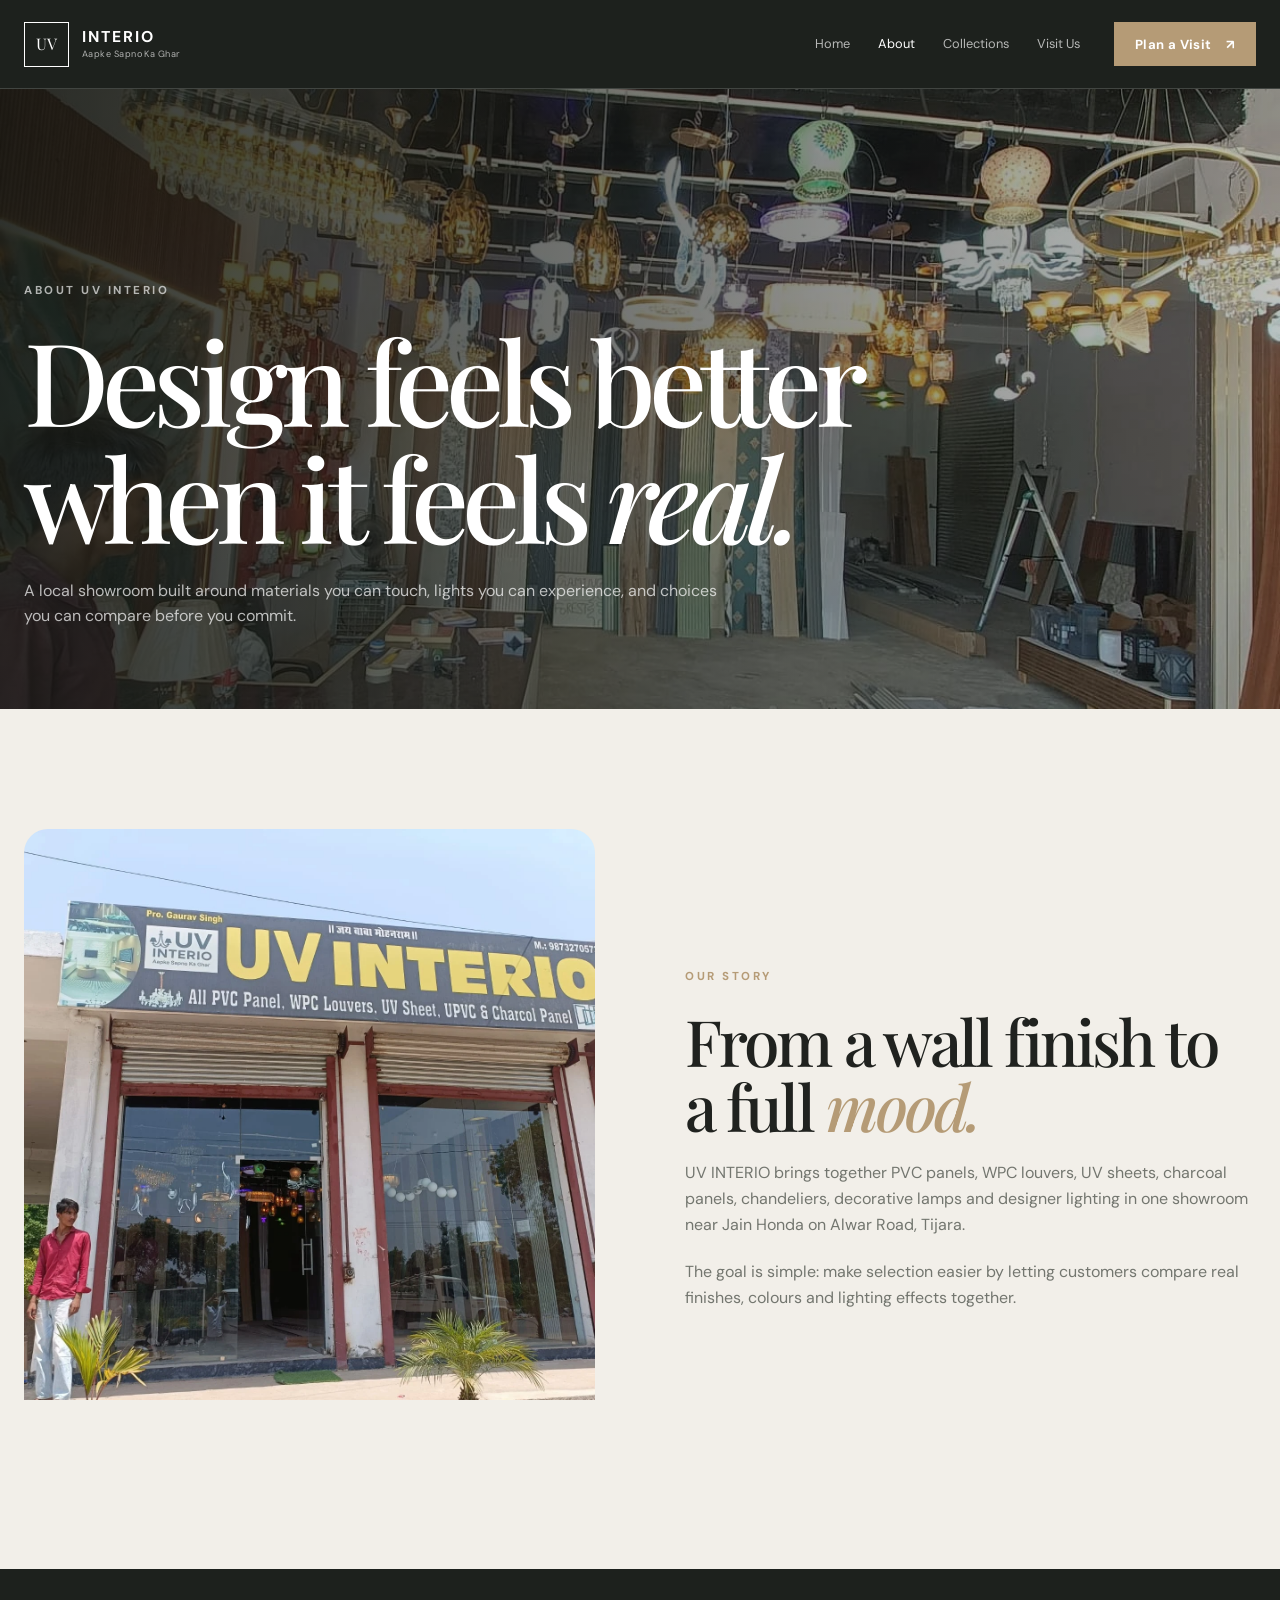
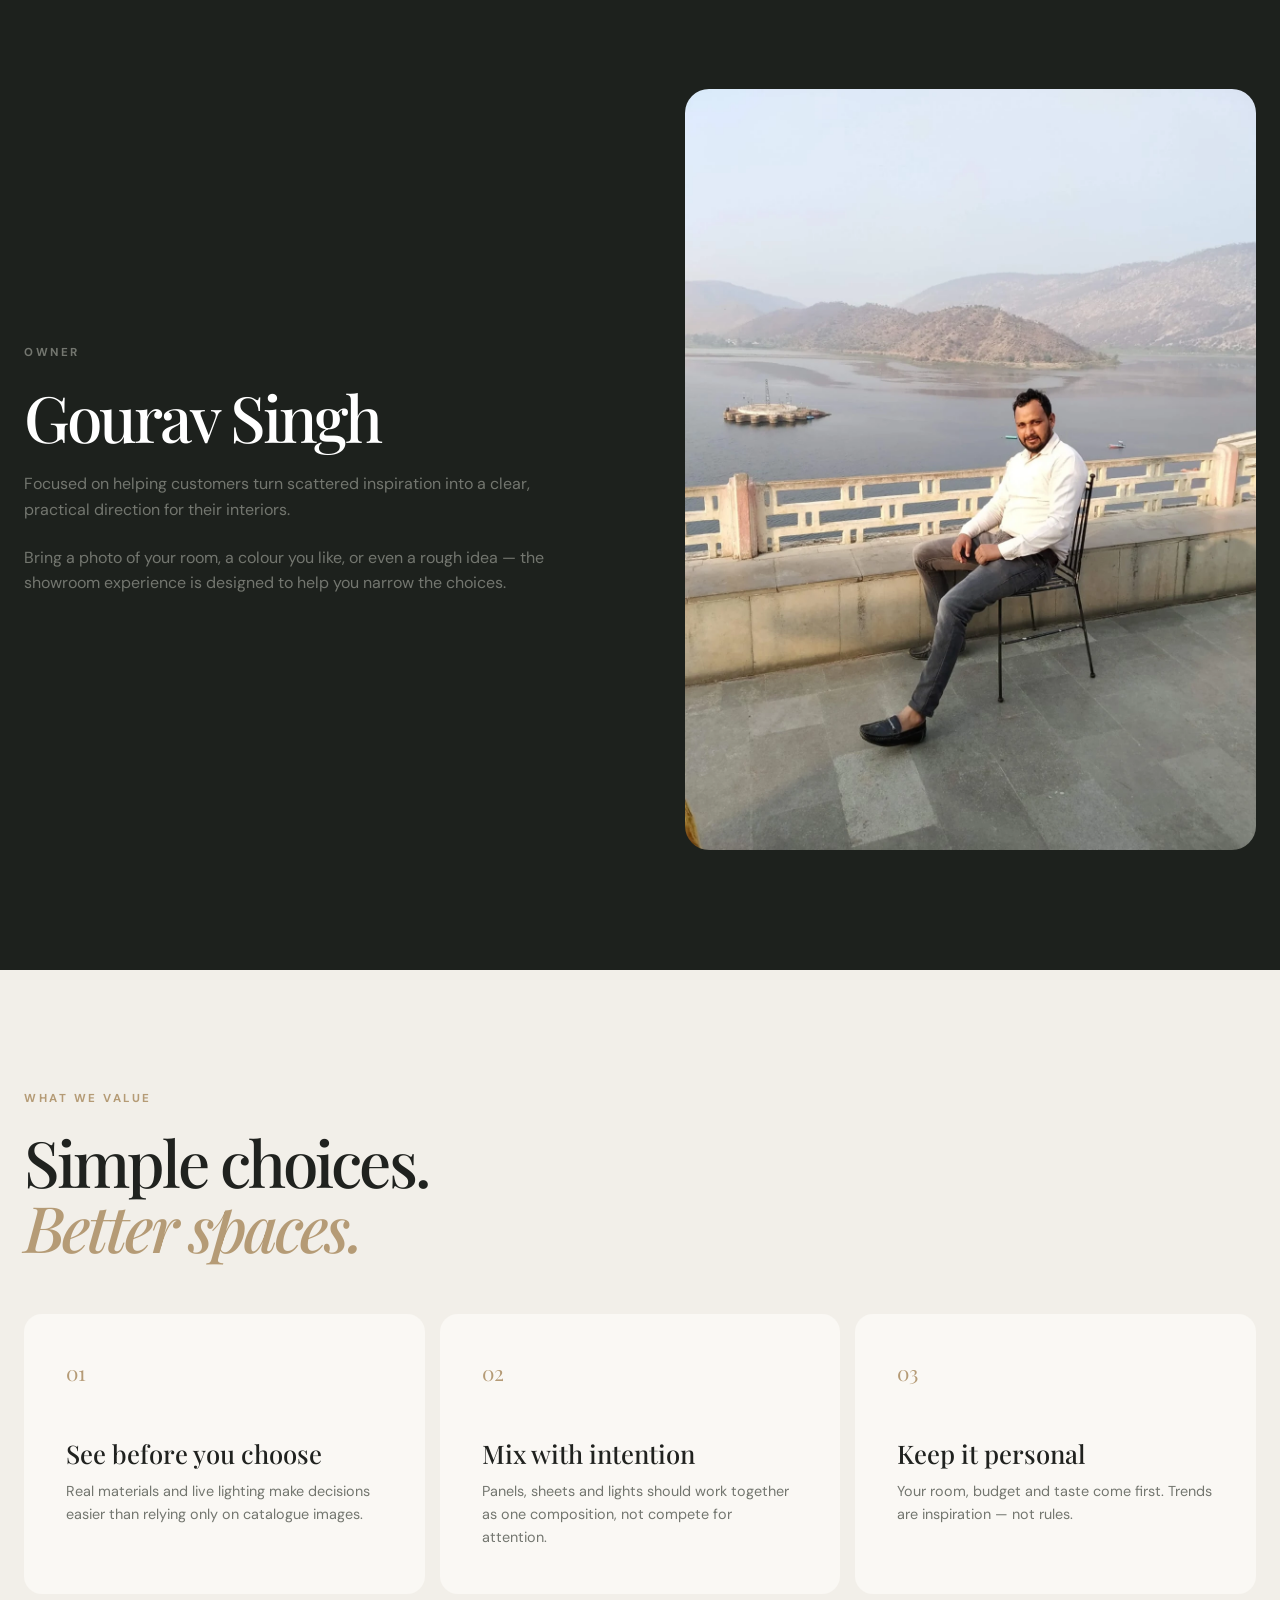
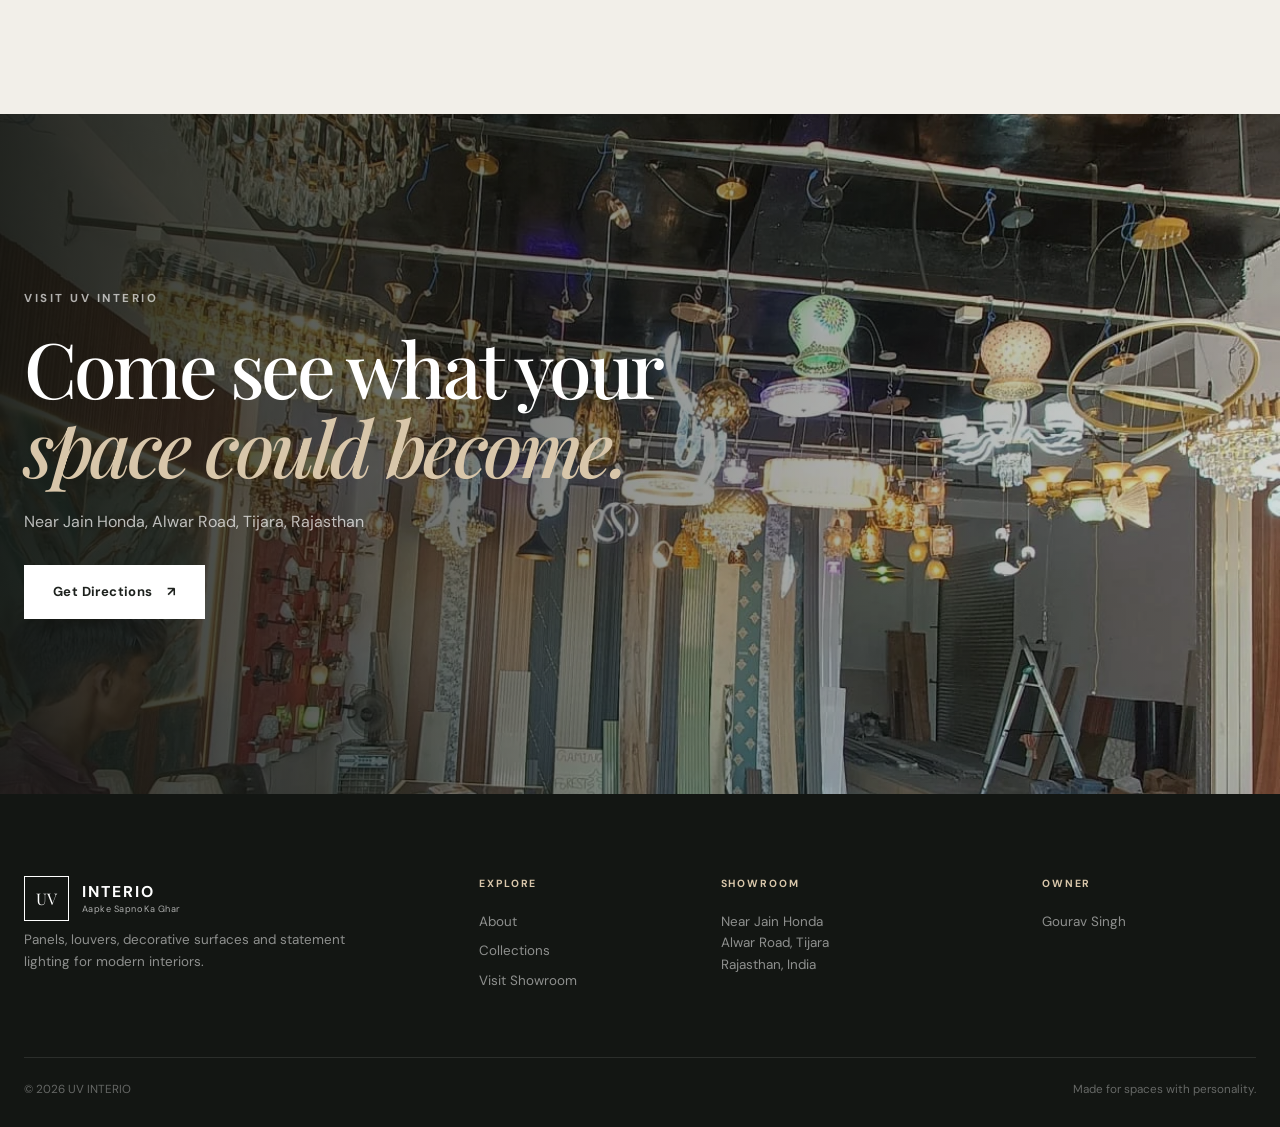
==== commit b6705480: "Add files via upload" ====
--- a/about.html
+++ b/about.html
@@ -1,8 +1,8 @@
 <!DOCTYPE html><html lang="en"><head><meta charset="UTF-8"><meta name="viewport" content="width=device-width,initial-scale=1"><meta name="description" content="About UV INTERIO and owner Gourav Singh — interior panels and designer lighting showroom in Tijara."><title>About | UV INTERIO</title><link rel="preconnect" href="https://fonts.googleapis.com"><link rel="preconnect" href="https://fonts.gstatic.com" crossorigin><link href="https://fonts.googleapis.com/css2?family=DM+Sans:wght@400;500;600;700&family=Playfair+Display:ital,wght@0,500;0,600;1,500&display=swap" rel="stylesheet"><link rel="icon" href="favicon.svg" type="image/svg+xml"><link rel="stylesheet" href="styles.css"></head><body>
 <header class="site-header dark-header" data-header><div class="container nav-wrap"><a class="brand" href="index.html"><span class="brand-mark">UV</span><span class="brand-copy"><strong>INTERIO</strong><small>Aapke Sapno Ka Ghar</small></span></a><button class="menu-toggle" aria-label="Open navigation" aria-expanded="false" data-menu-toggle><span></span><span></span></button><nav class="site-nav" data-nav><a href="index.html">Home</a><a class="active" href="about.html">About</a><a href="services.html">Collections</a><a href="contact.html">Visit Us</a></nav><a class="btn btn-small nav-cta" href="contact.html">Plan a Visit <span>↗</span></a></div></header>
 <main><section class="page-hero about-hero"><div class="container reveal"><p class="eyebrow">ABOUT UV INTERIO</p><h1>Design feels better<br>when it feels <em>real.</em></h1><p class="lead">A local showroom built around materials you can touch, lights you can experience, and choices you can compare before you commit.</p></div></section>
-<section class="section-pad"><div class="container story-grid"><div class="story-photo reveal"><img src="assets/images/showroom-front.webp" alt="UV Interio showroom exterior in Tijara"></div><div class="story-copy reveal delay-1"><p class="eyebrow dark">OUR STORY</p><h2>From a wall finish to a full <em>mood.</em></h2><p>UV INTERIO brings together PVC panels, WPC louvers, UV sheets, charcoal panels, chandeliers, decorative lamps and designer lighting in one showroom near Jain Honda on Alwar Road, Tijara.</p><p>The goal is simple: make selection easier by letting customers compare real finishes, colours and lighting effects together.</p></div></div></section>
-<section class="section-pad section-dark"><div class="container owner-grid"><div class="owner-copy reveal"><p class="eyebrow">OWNER</p><h2>Gourav Singh</h2><p>Focused on helping customers turn scattered inspiration into a clear, practical direction for their interiors.</p><p>Bring a photo of your room, a colour you like, or even a rough idea — the showroom experience is designed to help you narrow the choices.</p></div><div class="owner-photo reveal delay-1"><img src="assets/images/owner-gourav.webp" alt="Gourav Singh, owner of UV Interio"></div></div></section>
+<section class="section-pad"><div class="container story-grid"><div class="story-photo reveal"><img src="showroom-front.webp" alt="UV Interio showroom exterior in Tijara"></div><div class="story-copy reveal delay-1"><p class="eyebrow dark">OUR STORY</p><h2>From a wall finish to a full <em>mood.</em></h2><p>UV INTERIO brings together PVC panels, WPC louvers, UV sheets, charcoal panels, chandeliers, decorative lamps and designer lighting in one showroom near Jain Honda on Alwar Road, Tijara.</p><p>The goal is simple: make selection easier by letting customers compare real finishes, colours and lighting effects together.</p></div></div></section>
+<section class="section-pad section-dark"><div class="container owner-grid"><div class="owner-copy reveal"><p class="eyebrow">OWNER</p><h2>Gourav Singh</h2><p>Focused on helping customers turn scattered inspiration into a clear, practical direction for their interiors.</p><p>Bring a photo of your room, a colour you like, or even a rough idea — the showroom experience is designed to help you narrow the choices.</p></div><div class="owner-photo reveal delay-1"><img src="owner-gourav.webp" alt="Gourav Singh, owner of UV Interio"></div></div></section>
 <section class="section-pad"><div class="container"><div class="section-title-row reveal"><div><p class="eyebrow dark">WHAT WE VALUE</p><h2>Simple choices.<br><em>Better spaces.</em></h2></div></div><div class="values-grid"><article class="value-card reveal"><span>01</span><h3>See before you choose</h3><p>Real materials and live lighting make decisions easier than relying only on catalogue images.</p></article><article class="value-card reveal delay-1"><span>02</span><h3>Mix with intention</h3><p>Panels, sheets and lights should work together as one composition, not compete for attention.</p></article><article class="value-card reveal delay-2"><span>03</span><h3>Keep it personal</h3><p>Your room, budget and taste come first. Trends are inspiration — not rules.</p></article></div></div></section>
-<section class="visit-cta"><img src="assets/images/showroom-wide.webp" alt="Interior of UV Interio showroom"><div class="visit-overlay"></div><div class="container visit-content reveal"><p class="eyebrow">VISIT UV INTERIO</p><h2>Come see what your<br><em>space could become.</em></h2><p>Near Jain Honda, Alwar Road, Tijara, Rajasthan</p><a class="btn btn-light" href="contact.html">Get Directions <span>↗</span></a></div></section></main>
+<section class="visit-cta"><img src="showroom-wide.webp" alt="Interior of UV Interio showroom"><div class="visit-overlay"></div><div class="container visit-content reveal"><p class="eyebrow">VISIT UV INTERIO</p><h2>Come see what your<br><em>space could become.</em></h2><p>Near Jain Honda, Alwar Road, Tijara, Rajasthan</p><a class="btn btn-light" href="contact.html">Get Directions <span>↗</span></a></div></section></main>
 <footer class="site-footer"><div class="container footer-top"><div class="footer-brand-block"><a class="brand" href="index.html"><span class="brand-mark">UV</span><span class="brand-copy"><strong>INTERIO</strong><small>Aapke Sapno Ka Ghar</small></span></a><p>Panels, louvers, decorative surfaces and statement lighting for modern interiors.</p></div><div><h4>Explore</h4><a href="about.html">About</a><a href="services.html">Collections</a><a href="contact.html">Visit Showroom</a></div><div><h4>Showroom</h4><p>Near Jain Honda<br>Alwar Road, Tijara<br>Rajasthan, India</p></div><div><h4>Owner</h4><p>Gourav Singh</p></div></div><div class="container footer-bottom"><span>© <span id="year"></span> UV INTERIO</span><span>Made for spaces with personality.</span></div></footer><script src="catalog-data.js"></script><script src="main.js"></script></body></html>
--- a/styles.css
+++ b/styles.css
@@ -30,7 +30,7 @@
 .lighting-edit .section-title-row h2 em{color:var(--color-accent)}.light-strip{display:grid;grid-auto-flow:column;grid-auto-columns:minmax(270px,32vw);gap:15px;overflow-x:auto;padding:4px 2px 22px;scroll-snap-type:x mandatory;scrollbar-width:thin;scrollbar-color:var(--color-secondary) transparent}.light-card{scroll-snap-align:start;position:relative;height:520px;overflow:hidden;border-radius:18px;background:#111}.light-card img{transition:transform .8s var(--ease)}.light-card:hover img{transform:scale(1.05)}.light-card:after{content:"";position:absolute;inset:0;background:linear-gradient(180deg,transparent 40%,rgba(0,0,0,.78))}.light-info{position:absolute;z-index:2;left:22px;right:22px;bottom:20px}.light-info span{font-size:.6rem;letter-spacing:.17em;color:var(--color-accent);text-transform:uppercase}.light-info h3{font-size:1.55rem;margin-top:6px}.light-note{color:rgba(255,255,255,.46)}
 .experience-grid{display:grid;grid-template-columns:.9fr 1.1fr;gap:110px}.experience-heading{position:sticky;top:140px;align-self:start}.steps-list{border-top:1px solid var(--color-border)}.step{display:grid;grid-template-columns:70px 1fr;gap:25px;padding:38px 0;border-bottom:1px solid var(--color-border)}.step>span{font-family:var(--font-display);color:var(--color-secondary);font-size:1.2rem}.step h3{font-size:1.9rem;margin-bottom:9px}.step p{color:var(--color-muted);max-width:620px}.visit-cta{position:relative;min-height:680px;color:#fff;display:flex;align-items:center;overflow:hidden}.visit-cta>img,.visit-overlay{position:absolute;inset:0}.visit-cta>img{object-position:center 30%}.visit-overlay{background:linear-gradient(90deg,rgba(16,19,16,.9),rgba(16,19,16,.44),rgba(16,19,16,.15))}.visit-content{position:relative;z-index:2}.visit-content h2{font-size:clamp(3rem,6vw,6.5rem);max-width:850px}.visit-content h2 em{color:var(--color-accent)}.visit-content>p:not(.eyebrow){margin:24px 0 30px;color:rgba(255,255,255,.7)}.visit-actions{display:flex;align-items:center;gap:28px}
 .site-footer{background:#131613;color:#fff;padding:82px 0 28px}.footer-top{display:grid;grid-template-columns:1.5fr .7fr 1fr .8fr;gap:54px}.footer-brand-block p{color:rgba(255,255,255,.46);max-width:360px;font-size:.86rem;margin-top:20px}.footer-top h4{font-size:.65rem;letter-spacing:.18em;text-transform:uppercase;color:var(--color-accent);margin-bottom:18px}.footer-top a:not(.brand),.footer-top p{display:block;color:rgba(255,255,255,.52);font-size:.84rem;margin:8px 0}.footer-bottom{display:flex;justify-content:space-between;border-top:1px solid rgba(255,255,255,.1);margin-top:58px;padding-top:22px;color:rgba(255,255,255,.35);font-size:.73rem}
-.page-hero{position:relative;min-height:620px;display:flex;align-items:flex-end;color:#fff;padding:140px 0 80px;overflow:hidden;background-position:center;background-size:cover}.page-hero:before{content:"";position:absolute;inset:0;background:linear-gradient(90deg,rgba(18,21,18,.88),rgba(18,21,18,.26))}.page-hero .container{position:relative;z-index:2}.page-hero h1{font-size:clamp(4rem,9vw,8.5rem);letter-spacing:-.06em}.page-hero p.lead{max-width:700px;color:rgba(255,255,255,.7);margin-top:22px}.about-hero{background-image:url('assets/images/showroom-wide.webp')}.services-hero{background-image:url('assets/images/showroom-interior.webp')}.contact-hero{background-image:url('assets/images/showroom-front.webp')}.story-grid,.owner-grid,.contact-grid{display:grid;grid-template-columns:1fr 1fr;gap:90px;align-items:center}.story-photo,.owner-photo{min-height:620px;border-radius:var(--radius-md);overflow:hidden}.story-copy p,.owner-copy p{color:var(--color-muted);margin:22px 0}.values-grid{display:grid;grid-template-columns:repeat(3,1fr);gap:15px}.value-card{background:var(--color-surface);padding:42px;border-radius:18px;min-height:280px}.value-card span{font-family:var(--font-display);color:var(--color-secondary);font-size:1.3rem}.value-card h3{margin:50px 0 14px}.value-card p{color:var(--color-muted);font-size:.9rem}.service-stack{display:grid;gap:18px}.service-block{display:grid;grid-template-columns:1fr 1fr;min-height:560px;background:var(--color-surface);border-radius:var(--radius-md);overflow:hidden}.service-block:nth-child(even) .service-media{order:2}.service-content{padding:62px;display:flex;flex-direction:column;justify-content:center}.service-content>span{font-size:.62rem;letter-spacing:.18em;color:var(--color-secondary)}.service-content h2{font-size:clamp(2.4rem,4vw,4.2rem);margin:15px 0 22px}.service-content p{color:var(--color-muted)}.service-list{margin-top:22px;border-top:1px solid var(--color-border)}.service-list li{list-style:none;padding:12px 0;border-bottom:1px solid var(--color-border);font-size:.86rem}.mini-gallery{display:grid;grid-template-columns:repeat(4,1fr);gap:12px;margin-top:30px}.mini-gallery img{height:170px;border-radius:12px}.contact-grid{align-items:start}.contact-card{background:var(--color-surface);padding:48px;border-radius:var(--radius-md)}.contact-row{display:grid;grid-template-columns:130px 1fr;gap:20px;padding:18px 0;border-top:1px solid var(--color-border)}.contact-row span{font-size:.67rem;letter-spacing:.12em;text-transform:uppercase;color:var(--color-secondary);font-weight:700}.contact-row strong{font-weight:600}.map-frame{width:100%;height:540px;border:0;border-radius:var(--radius-md)}.form-card{background:var(--color-primary);color:#fff;padding:48px;border-radius:var(--radius-md)}.form-grid{display:grid;grid-template-columns:1fr 1fr;gap:15px}.form-card label{display:block;font-size:.72rem;color:rgba(255,255,255,.7);margin-bottom:15px}.form-card input,.form-card textarea,.form-card select{width:100%;margin-top:7px;padding:14px;border:1px solid rgba(255,255,255,.18);background:rgba(255,255,255,.06);color:#fff;outline:none}.form-card select option{color:#111}.form-card .full{grid-column:1/-1}.form-note{font-size:.7rem;color:rgba(255,255,255,.45);margin-top:15px}
+.page-hero{position:relative;min-height:620px;display:flex;align-items:flex-end;color:#fff;padding:140px 0 80px;overflow:hidden;background-position:center;background-size:cover}.page-hero:before{content:"";position:absolute;inset:0;background:linear-gradient(90deg,rgba(18,21,18,.88),rgba(18,21,18,.26))}.page-hero .container{position:relative;z-index:2}.page-hero h1{font-size:clamp(4rem,9vw,8.5rem);letter-spacing:-.06em}.page-hero p.lead{max-width:700px;color:rgba(255,255,255,.7);margin-top:22px}.about-hero{background-image:url('showroom-wide.webp')}.services-hero{background-image:url('showroom-interior.webp')}.contact-hero{background-image:url('showroom-front.webp')}.story-grid,.owner-grid,.contact-grid{display:grid;grid-template-columns:1fr 1fr;gap:90px;align-items:center}.story-photo,.owner-photo{min-height:620px;border-radius:var(--radius-md);overflow:hidden}.story-copy p,.owner-copy p{color:var(--color-muted);margin:22px 0}.values-grid{display:grid;grid-template-columns:repeat(3,1fr);gap:15px}.value-card{background:var(--color-surface);padding:42px;border-radius:18px;min-height:280px}.value-card span{font-family:var(--font-display);color:var(--color-secondary);font-size:1.3rem}.value-card h3{margin:50px 0 14px}.value-card p{color:var(--color-muted);font-size:.9rem}.service-stack{display:grid;gap:18px}.service-block{display:grid;grid-template-columns:1fr 1fr;min-height:560px;background:var(--color-surface);border-radius:var(--radius-md);overflow:hidden}.service-block:nth-child(even) .service-media{order:2}.service-content{padding:62px;display:flex;flex-direction:column;justify-content:center}.service-content>span{font-size:.62rem;letter-spacing:.18em;color:var(--color-secondary)}.service-content h2{font-size:clamp(2.4rem,4vw,4.2rem);margin:15px 0 22px}.service-content p{color:var(--color-muted)}.service-list{margin-top:22px;border-top:1px solid var(--color-border)}.service-list li{list-style:none;padding:12px 0;border-bottom:1px solid var(--color-border);font-size:.86rem}.mini-gallery{display:grid;grid-template-columns:repeat(4,1fr);gap:12px;margin-top:30px}.mini-gallery img{height:170px;border-radius:12px}.contact-grid{align-items:start}.contact-card{background:var(--color-surface);padding:48px;border-radius:var(--radius-md)}.contact-row{display:grid;grid-template-columns:130px 1fr;gap:20px;padding:18px 0;border-top:1px solid var(--color-border)}.contact-row span{font-size:.67rem;letter-spacing:.12em;text-transform:uppercase;color:var(--color-secondary);font-weight:700}.contact-row strong{font-weight:600}.map-frame{width:100%;height:540px;border:0;border-radius:var(--radius-md)}.form-card{background:var(--color-primary);color:#fff;padding:48px;border-radius:var(--radius-md)}.form-grid{display:grid;grid-template-columns:1fr 1fr;gap:15px}.form-card label{display:block;font-size:.72rem;color:rgba(255,255,255,.7);margin-bottom:15px}.form-card input,.form-card textarea,.form-card select{width:100%;margin-top:7px;padding:14px;border:1px solid rgba(255,255,255,.18);background:rgba(255,255,255,.06);color:#fff;outline:none}.form-card select option{color:#111}.form-card .full{grid-column:1/-1}.form-note{font-size:.7rem;color:rgba(255,255,255,.45);margin-top:15px}
 .reveal{opacity:0;transform:translateY(32px);transition:opacity .85s var(--ease),transform .85s var(--ease)}.reveal.visible{opacity:1;transform:none}.delay-1{transition-delay:.12s}.delay-2{transition-delay:.24s}.tilt-card{transform-style:preserve-3d;will-change:transform}.panel-card.is-hidden{display:none}
 @media(max-width:1100px){.panel-grid{grid-template-columns:repeat(4,1fr)}.hero-grid{grid-template-columns:1fr}.hero-meta{display:none}.founder-grid,.showroom-grid,.experience-grid,.story-grid,.owner-grid,.contact-grid{gap:55px}.showroom-stack{min-height:600px}.section-pad{padding:100px 0}}
 @media(max-width:860px){.container{width:min(var(--container),calc(100% - 30px))}.nav-cta{display:none}.menu-toggle{display:block;z-index:60}.site-nav{position:fixed;inset:0;background:rgba(20,24,20,.98);display:flex;flex-direction:column;justify-content:center;align-items:center;gap:24px;opacity:0;visibility:hidden;transition:.3s;z-index:40}.site-nav.open{opacity:1;visibility:visible}.site-nav a{font-family:var(--font-display);font-size:2.4rem}.hero-v2{min-height:760px}.hero-copy-block h1{font-size:clamp(4.7rem,18vw,8rem)}.founder-grid,.showroom-grid,.experience-grid,.story-grid,.owner-grid,.contact-grid{grid-template-columns:1fr}.founder-photo{min-height:620px}.showroom-stack{min-height:620px}.collection-bento{grid-template-columns:1fr;grid-template-rows:560px 430px}.bento-panels{grid-row:auto}.panel-grid{grid-template-columns:repeat(3,1fr)}.section-title-row{align-items:flex-start;flex-direction:column}.filter-bar{justify-content:flex-start}.experience-heading{position:static}.footer-top{grid-template-columns:1fr 1fr}.service-block{grid-template-columns:1fr}.service-block:nth-child(even) .service-media{order:0}.service-media{height:430px}.mini-gallery{grid-template-columns:repeat(2,1fr)}}
